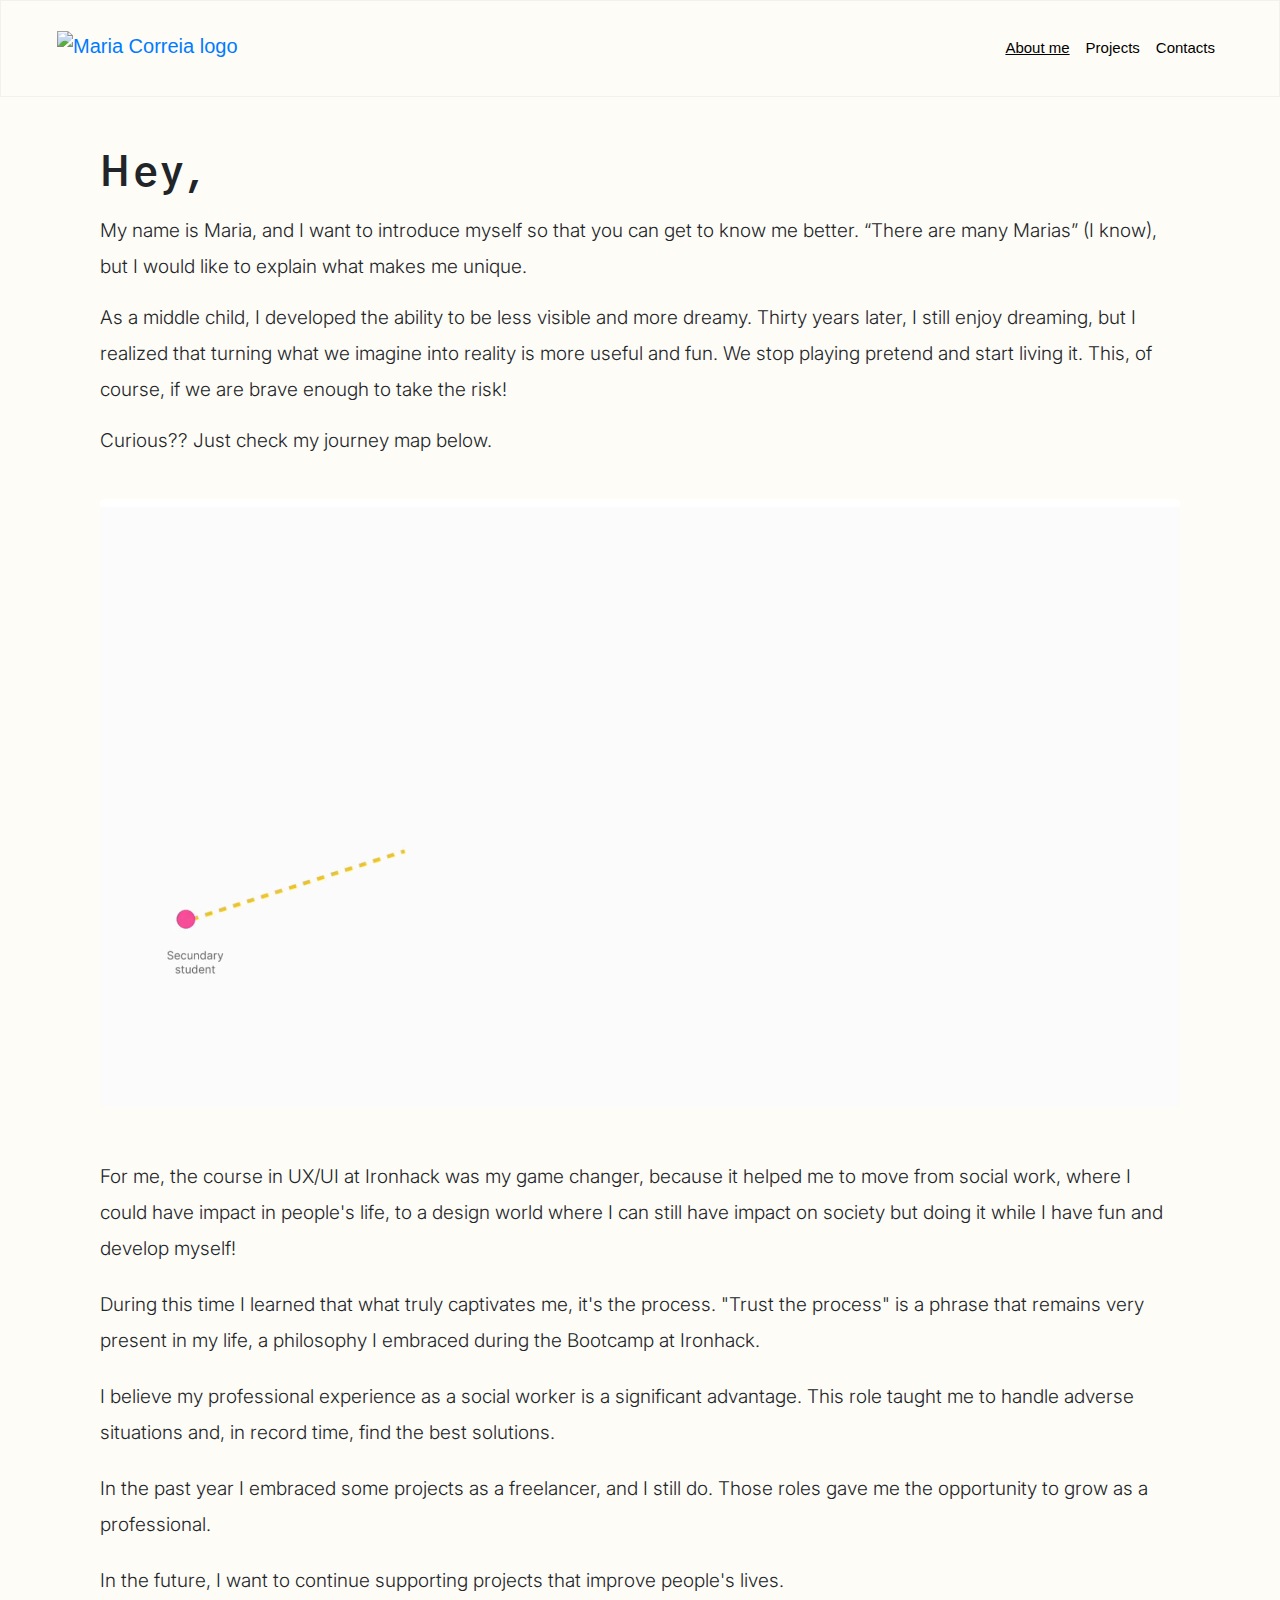
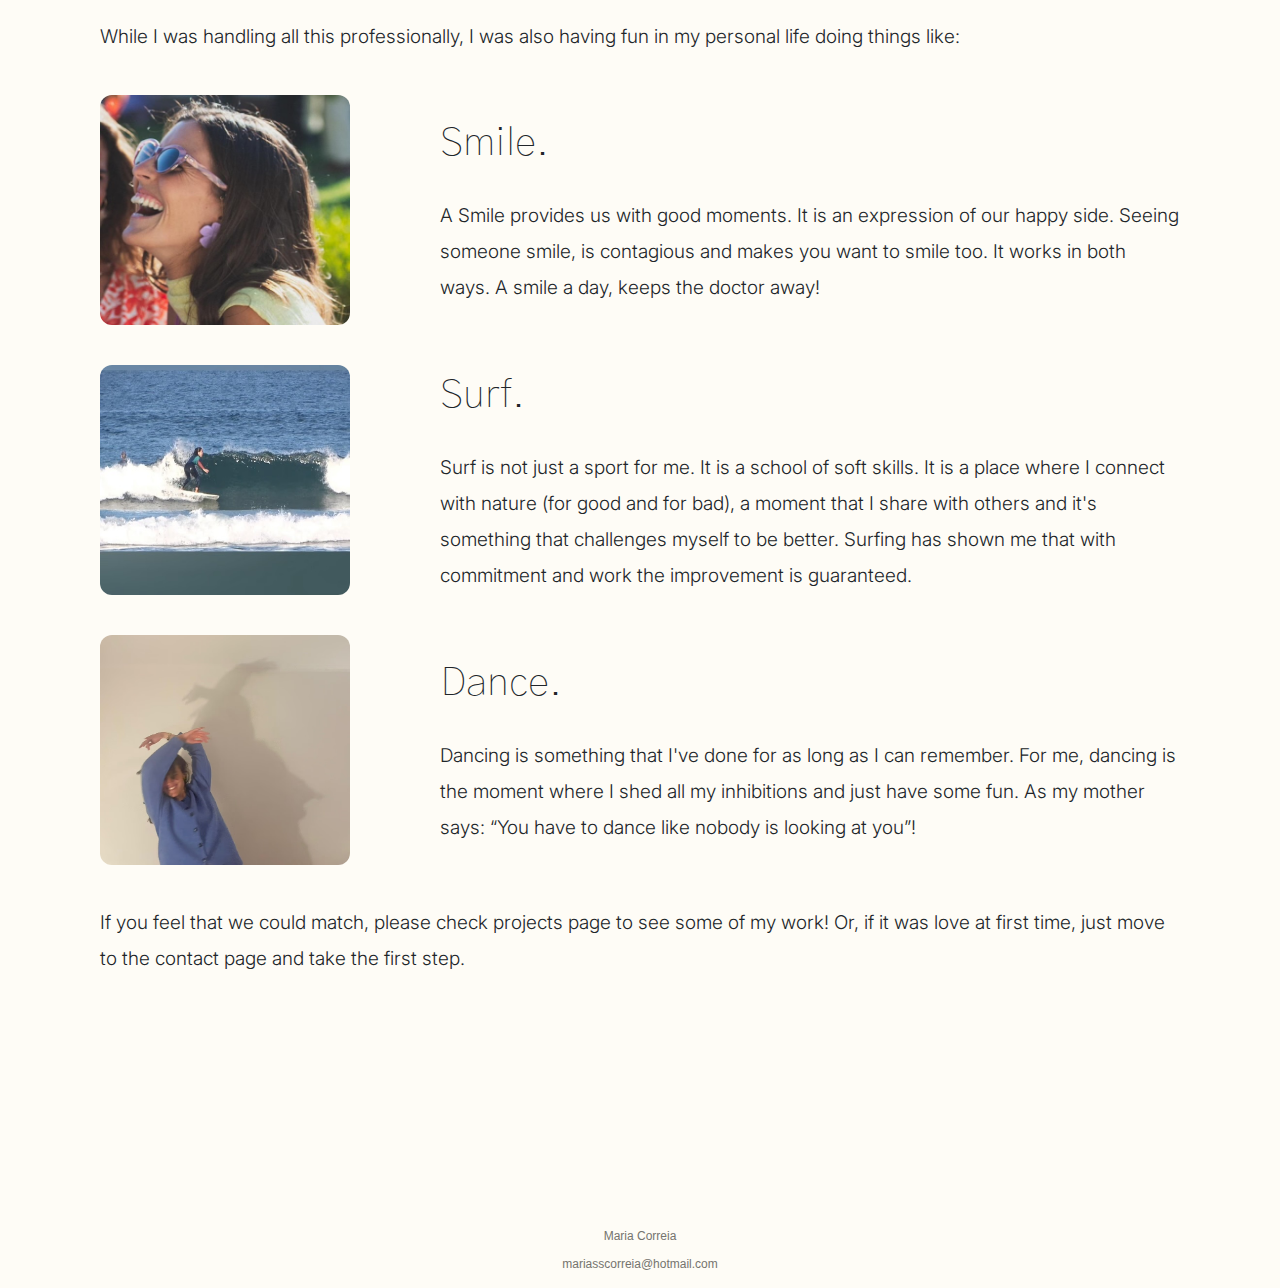
==== about-me.html @ f87116fe "Corrected minor grammar mistakes in about me page" ====
<!DOCTYPE html>
<html lang="en">
  <head>
    <meta charset="UTF-8" />
    <meta name="viewport" content="width=device-width, initial-scale=1.0" />
    <link rel="stylesheet" href="./style.css" />
    <title>About me</title>
    <script
      async
      src="https://www.googletagmanager.com/gtag/js?id=G-XK204KVNG8"
    ></script>
    <script>
      window.dataLayer = window.dataLayer || [];
      function gtag() {
        dataLayer.push(arguments);
      }
      gtag("js", new Date());

      gtag("config", "G-XK204KVNG8");
    </script>
    <link
      rel="icon"
      href="https://framerusercontent.com/images/QkV6yF8zyo57kjS7gwFcP9EjLc.png?scale-down-to=512"
      type="image/x-icon"
    />
    <link
      rel="stylesheet"
      href="https://cdn.jsdelivr.net/npm/bootstrap@4.3.1/dist/css/bootstrap.min.css"
      integrity="sha384-ggOyR0iXCbMQv3Xipma34MD+dH/1fQ784/j6cY/iJTQUOhcWr7x9JvoRxT2MZw1T"
      crossorigin="anonymous"
    />
    <script src="https://code.jquery.com/jquery-3.6.0.min.js"></script>
    <script src="https://stackpath.bootstrapcdn.com/bootstrap/4.5.2/js/bootstrap.min.js"></script>
    <link rel="preconnect" href="https://fonts.googleapis.com" />
    <link rel="preconnect" href="https://fonts.gstatic.com" crossorigin />
    <link
      href="https://fonts.googleapis.com/css2?family=Gothic+A1:wght@100;200;300;400;500;600;700;800;900&display=swap"
      rel="stylesheet"
    />
    <link rel="preconnect" href="https://fonts.googleapis.com" />
    <link rel="preconnect" href="https://fonts.gstatic.com" crossorigin />
    <link
      href="https://fonts.googleapis.com/css2?family=Gothic+A1:wght@100;200;300;400;500;600;700;800;900&family=Inter:ital,opsz,wght@0,14..32,100..900;1,14..32,100..900&display=swap"
      rel="stylesheet"
    />
  </head>
  <body>
    <div class="header fixed-top">
      <nav class="navbar navbar-expand-md">
        <a class="navbar-brand" href="index.html">
          <img
            src="https://framerusercontent.com/images/QkV6yF8zyo57kjS7gwFcP9EjLc.png?scale-down-to=512"
            alt="Maria Correia logo"
            class="navbar-logo"
        /></a>
        <button
          class="navbar-toggler"
          type="button"
          data-toggle="collapse"
          data-target="#navbarNav"
          aria-controls="navbarNav"
          aria-expanded="false"
          aria-label="Toggle navigation"
        >
          <span class="navbar-toggler-icon"></span>
        </button>
        <div class="collapse navbar-collapse" id="navbarNav">
          <ul class="navbar-nav ml-auto">
            <li class="nav-item active">
              <a class="nav-link header-topic d-md-none" href="index.html"
                >Homepage</a
              >
            </li>

            <li class="nav-item active">
              <a
                class="nav-link header-topic underline yellow"
                href="about-me.html"
                >About me <span class="sr-only">(current)</span></a
              >
            </li>
            <li class="nav-item">
              <a class="nav-link header-topic" href="projects.html">Projects</a>
            </li>
            <li class="nav-item">
              <a class="nav-link header-topic" href="contacts.html">Contacts</a>
            </li>
          </ul>
        </div>
      </nav>
    </div>
    <div id="aboutContent">
      <h1 class="about-head">Hey,</h1>
      <div class="about-1st-paragraph">
        My name is Maria, and I want to introduce myself so that you can get to
        know me better. “There are many Marias” (I know), but I would like to
        explain what makes me unique.
      </div>
      <div class="about-1st-paragraph">
        As a middle child, I developed the ability to be less visible and more
        dreamy. Thirty years later, I still enjoy dreaming, but I realized that
        turning what we imagine into reality is more useful and fun. We stop
        playing pretend and start living it. This, of course, if we are brave
        enough to take the risk!
      </div>
      <div class="about-1st-paragraph">
        Curious?? Just check my journey map below.
      </div>
      <video autoplay muted class="path">
        <source src="content/path.mp4" type="video/mp4" />
        Your browser does not support the video tag.
      </video>
      <div class="about-2nd-paragraph">
        For me, the course in UX/UI at Ironhack was my game changer, because it
        helped me to move from social work, where I could have impact in
        people's life, to a design world where I can still have impact on
        society but doing it while I have fun and develop myself!
      </div>
      <div class="about-2nd-paragraph">
        During this time I learned that what truly captivates me, it's the
        process. "Trust the process" is a phrase that remains very present in my
        life, a philosophy I embraced during the Bootcamp at Ironhack.
      </div>
      <div class="about-2nd-paragraph">
        I believe my professional experience as a social worker is a significant
        advantage. This role taught me to handle adverse situations and, in
        record time, find the best solutions.
      </div>
      <div class="about-2nd-paragraph">
        In the past year I embraced some projects as a freelancer, and I still
        do. Those roles gave me the opportunity to grow as a professional.
      </div>
      <div class="about-2nd-paragraph">
        In the future, I want to continue supporting projects that improve
        people's lives.
      </div>
      <div class="about-2nd-paragraph">
        While I was handling all this professionally, I was also having fun in
        my personal life doing things like:
      </div>
      <div class="personal-side-container">
        <div class="row">
          <img src="content/smile.jpg" alt="Maria smiling" />
          <div>
            <div class="ps-title">Smile.</div>
            <div class="ps-text">
              A Smile provides us with good moments. It is an expression of our
              happy side. Seeing someone smile, is contagious and makes you want
              to smile too. It works in both ways. A smile a day, keeps the
              doctor away!
            </div>
          </div>
        </div>
        <div class="row">
          <img src="content/surf.jpg" alt="Maria surfing" />
          <div>
            <div class="ps-title">Surf.</div>
            <div class="ps-text">
              Surf is not just a sport for me. It is a school of soft skills. It
              is a place where I connect with nature (for good and for bad), a
              moment that I share with others and it's something that challenges
              myself to be better. Surfing has shown me that with commitment and
              work the improvement is guaranteed.
            </div>
          </div>
        </div>
        <div class="row">
          <img src="content/dance.jpg" alt="Maria dancing" />
          <div>
            <div class="ps-title">Dance.</div>
            <div class="ps-text">
              Dancing is something that I've done for as long as I can remember.
              For me, dancing is the moment where I shed all my inhibitions and
              just have some fun. As my mother says: “You have to dance like
              nobody is looking at you”!
            </div>
          </div>
        </div>
      </div>
      <div class="about-3rd-paragraph">
        If you feel that we could match, please check projects page to see some
        of my work! Or, if it was love at first time, just move to the contact
        page and take the first step.
      </div>
    </div>
    <footer class="footer">
      <div class="footer-name">Maria Correia</div>
      <div>mariasscorreia@hotmail.com</div>
    </footer>
  </body>
</html>
---- style.css ----
body {
  background-color: #fefcf6 !important;
}

.header {
  background-color: #fefcf6;
  padding: 17px 40px;
  border: 1px solid #f2f1eb;
  font-size: 15px;
}

.navbar-logo {
  display: block;
  height: 35px;
}

.header-topic {
  color: black;
}

.header-topic:hover {
  color: #f9c50a;
  text-decoration: underline !important;
}

#homepageContent {
  margin: 220px 100px 180px 100px;
}

#homepageName {
  text-align: right;
  font-size: 70px;
  font-weight: 700;
  color: rgb(23, 21, 21);
  font-family: "Gothic A1", sans-serif;
  letter-spacing: 0.1em;
}

#homepageShall {
  text-align: right;
  font-size: 40px;
  font-weight: 100 !important;
  font-family: "Gothic A1", sans-serif;
  margin-top: 105px;
}

.homepage-Shall {
  color: black;
  text-decoration: none;
}

.homepage-Shall:hover {
  color: #f9c50a;
  text-decoration: underline !important;
}

.footer {
  text-align: center;
  font-size: 12px;
  color: #75746e;
  margin-bottom: 15px;
}

.footer-name {
  margin-bottom: 10px;
}

.underline {
  text-decoration: underline;
}

#aboutContent {
  margin: 50px 100px;
  padding-top: 100px;
}

.about-head {
  font-weight: 700;
  letter-spacing: 0.1em;
  font-family: "Gothic A1", sans-serif;
}

.about-1st-paragraph {
  font-size: 19px;
  font-weight: 300;
  font-family: "Inter", sans-serif;
  margin: 15px 0;
  line-height: 36px;
}

.path {
  margin: 25px 0;
  width: 100%;
  border-radius: 4px;
  height: auto;
}

.about-2nd-paragraph {
  font-size: 19px;
  font-weight: 300;
  font-family: "Inter", sans-serif;
  margin: 20px 0;
  line-height: 36px;
}

.personal-side-container {
  margin: 40px 15px;
  display: flex;
  flex-direction: column;
  gap: 40px;
}
.row {
  display: flex;
  align-items: center;
  gap: 90px;
}
.row img {
  width: 250px;
  height: 230px;
  border-radius: 12px;
}

.row div {
  flex: 1;
}

.ps-title {
  font-family: "Gothic A1", sans-serif;
  font-weight: 100;
  font-size: 40px;
  margin-bottom: 25px;
}

.ps-text {
  font-size: 19px;
  font-weight: 300;
  font-family: "Inter", sans-serif;
  line-height: 36px;
}

.about-3rd-paragraph {
  font-size: 19px;
  font-weight: 300;
  font-family: "Inter", sans-serif;
  margin: 20px 0 250px 0;
  line-height: 36px;
}

#projectsContent {
  margin: 90px 220px;
  padding-top: 100px;
}

.project-head {
  font-weight: 700;
  letter-spacing: 0.1em;
  font-family: "Gothic A1", sans-serif;
  padding-bottom: 30px;
}

.projects {
  display: flex;
  align-items: center;
  gap: 130px;
  margin: 50px 0 95px 0;
}

.extra {
  gap: 50px;
}

.sbs {
  width: 180px;
  height: 250px;
}

.hisf {
  width: 260px;
  height: 160px;
}

.projects-title {
  font-family: "Gothic A1", sans-serif;
  font-weight: 100;
  font-size: 40px;
  margin-bottom: 25px;
}

.projects-text {
  font-size: 19px;
  font-weight: 300;
  font-family: "Inter", sans-serif;
  line-height: 36px;
  margin: 60px 0;
}

.projects-button {
  background-color: #f9c50a;
  border: 1px solid #f9c50a;
  border-radius: 10px;
  padding: 7px 70px;
  font-family: "Inter", sans-serif;
  font-size: 16px;
  font-weight: 300;
}

.projects-button:hover {
  cursor: pointer;
}

.work-container {
  display: flex;
  justify-content: center;
  margin: 55px 0 85px 0;
}

.work-done {
  display: flex;
  flex-direction: column;
  align-items: center;
  gap: 10px;
}

.wedding-picture {
  width: 400px !important;
  height: 400px !important;
  object-fit: cover;
}

.work-button {
  background-color: #f9c50a;
  border: 1px solid #f9c50a;
  border-radius: 10px;
  padding: 7px 35px;
  font-family: "Inter", sans-serif;
  font-size: 16px;
  font-weight: 300;
}

.work-button:hover {
  cursor: pointer;
}

.zaask-logo {
  display: flex;
  justify-content: center;
  margin: 30px 0 380px 0;
}

#sbsContent {
  margin: 40px 100px 0 100px;
  padding-top: 100px;
}

.project-logo {
  display: flex;
  flex-direction: column;
  align-items: center;
  justify-content: center;
  margin: 60px 0 40px 0;
}

.sbs-logo {
  width: auto;
  height: 185px;
}

.subtitle {
  color: rgb(249, 197, 13);
  font-family: "Gothic A1", sans-serif;
  font-size: 40px;
  font-weight: 100;
  line-height: 48px;
}

.description {
  font-size: 19px;
  font-weight: 300;
  font-family: "Inter", sans-serif;
  margin: 12px 0 45px 0;
  line-height: 36px;
}

.subsubtitle {
  font-family: "Gothic A1", sans-serif;
  font-size: 30px;
  font-weight: 100;
  line-height: 36px;
  margin: 50px 0;
}

.graphics {
  display: flex;
  flex-direction: column;
  align-items: center;
  justify-content: center;
  margin: 50px 0;
}

.graphics img {
  width: 925px;
}

.color-scheme {
  display: flex;
  flex-direction: column;
  align-items: center;
  justify-content: center;
  margin: 50px 0;
}

.color-scheme img {
  width: 340px;
}

.prototypes {
  font-size: 19px;
  font-weight: 300;
  font-family: "Inter", sans-serif;
  margin: 12px 0 20px 15px;

  line-height: 36px;
}

.video-container {
  position: relative;
  width: 100%;
  padding-bottom: 56.25%;
  height: 0;
  overflow: hidden;
  border-radius: 5px;
}

.video-container iframe {
  position: absolute;
  top: 0;
  left: 0;
  width: 100%;
  height: 100%;
}

.article {
  margin: 50px 0 55px 0;
  text-align: right;
  color: rgb(249, 197, 13);
  font-family: "Gothic A1", sans-serif;
  font-size: 30px;
  font-weight: 100;
  line-height: 36px;
}

.article-link {
  color: black;
}

.article-link:hover {
  color: rgb(249, 197, 13);
}

.case-study-container {
  display: flex;
  justify-content: center;
  margin: 50px 0 475px 0;
}

.cs-logo1 {
  display: flex;
  justify-content: flex-end;
  padding: 0 65px 0 0;
}

.cs-logo2 {
  display: flex;
  justify-content: flex-start;
  padding: 0 0 0 45px;
}

.cs-hisf {
  width: 310px;
  height: 190px;
}

.cs-cm {
  width: 135px;
  height: 190px;
}

.cs-sbs {
  width: 135px;
  height: 190px;
}

.hisf-logo {
  width: auto;
  height: 377px;
}

.proportion {
  position: relative;
  width: 100%;
  padding-bottom: 35%;
  height: 0;
  overflow: hidden;
  border-radius: 5px;
}

.proportion iframe {
  position: absolute;
  top: 0;
  left: 0;
  width: 100%;
  height: 100%;
}

#contactsContent {
  margin: 40px 100px 0 100px;
  padding-top: 110px;
}

.contact-head {
  font-size: 60px;
  font-weight: 700;
  letter-spacing: 0.1em;
  font-family: "Gothic A1", sans-serif;
}

.phone {
  display: flex;
  align-items: center;
  gap: 50px;
  margin: 55px 0 20px 0;
}

.material-symbols-outlined {
  font-variation-settings: "FILL" 0, "wght" 400, "GRAD" 0, "opsz" 48;
  color: rgb(249, 197, 13);
  font-size: 57px !important;
}

.contact-text {
  font-size: 20px;
  font-weight: 300;
  font-family: "Inter", sans-serif;
  line-height: 40px;
}

.talk {
  margin: 65px 0 55px 0;
  text-align: right;
  color: rgb(249, 197, 13);
  font-family: "Gothic A1", sans-serif;
  font-size: 40px;
  font-weight: 100;
  line-height: 48px;
}

.stepup {
  margin: 58px 0 55px 0;
  text-align: right;
  color: #2b2a2a;
  font-family: "Gothic A1", sans-serif;
  font-size: 40px;
  font-weight: 100;
  line-height: 48px;
}

.call {
  display: flex;
  justify-content: right;
  margin-bottom: 165px;
}

.call img {
  height: 180px;
  border-radius: 10px;
}

@media (min-width: 1160px) and (max-width: 1359px) {
  #projectsContent {
    margin: 90px 120px;
  }
}

@media (min-width: 768px) and (max-width: 1159px) {
  #projectsContent {
    margin: 90px 70px;
  }

  .row {
    display: flex;
    flex-direction: column;
    align-items: center;
  }

  .work-done {
    margin: 10px 0;
    gap: 20px;
  }

  .work-button {
    padding: 7px 25px;
  }

  #sbsContent {
    margin: 70px 70px 0 70px;
  }

  .graphics img {
    width: 100% !important;
  }
}

@media (min-width: 600px) and (max-width: 767.98px) {
  .navbar-brand {
    display: none !important;
  }

  .navbar-toggler {
    border: none;
  }
  .navbar-toggler:focus {
    outline: none;
  }
  .navbar-toggler-icon {
    background: none;
  }
  .navbar-toggler-icon::before,
  .navbar-toggler-icon::after,
  .navbar-toggler-icon span {
    content: "";
    display: block;
    width: 30px;
    height: 3px;
    margin: 5px auto;
    background-color: rgb(249, 197, 13);
  }

  .navbar-toggler-icon span {
    background-color: rgb(249, 197, 13);
  }

  .yellow {
    color: rgb(249, 197, 13);
  }

  #homepageContent {
    margin: 220px 50px 180px 50px;
  }

  #homepageName {
    font-size: 50px;
  }

  #aboutContent {
    margin: 50px 40px;
    padding-top: 100px;
  }

  .row {
    gap: 40px;
  }

  #projectsContent {
    margin: 60px 50px;
  }

  .projects {
    display: flex;
    flex-direction: column;
    align-items: flex-start;
    gap: 70px;
  }

  .projects img {
    margin-bottom: 10px;
  }

  .projects-title {
    font-size: 37px;
    margin-bottom: 15px;
  }

  .projects-text {
    margin: 30px 0 60px 0;
  }

  .projects-button {
    padding: 7px 40px;
  }

  .row {
    display: flex;
    flex-direction: column;
    align-items: center;
  }

  .work-done {
    margin: 10px 0;
    gap: 20px;
  }

  .work-button {
    padding: 7px 25px;
  }

  #sbsContent {
    margin: 40px 50px 0 50px;
  }

  .project-head {
    font-size: 35px;
  }

  .graphics img {
    width: 100% !important;
  }

  .article {
    font-size: 25px;
  }

  .subtitle {
    font-size: 35px;
  }

  .subsubtitle {
    font-size: 25px;
  }

  .case-study-container {
    display: flex;
    flex-direction: column;
    align-items: center;
    justify-content: center;
    margin: 50px 0 375px 0;
  }

  .cs-logo1,
  .cs-logo2 {
    padding: 0;
    margin-bottom: 10px;
  }

  .hisf-logo {
    width: auto;
    height: 270px;
  }

  #contactsContent {
    margin: 40px 50px 0 50px;
  }
}

@media (min-width: 100px) and (max-width: 599.98px) {
  .navbar-brand {
    display: none !important;
  }

  .navbar-toggler {
    border: none;
  }
  .navbar-toggler:focus {
    outline: none;
  }
  .navbar-toggler-icon {
    background: none;
  }
  .navbar-toggler-icon::before,
  .navbar-toggler-icon::after,
  .navbar-toggler-icon span {
    content: "";
    display: block;
    width: 30px;
    height: 3px;
    margin: 5px auto;
    background-color: rgb(249, 197, 13);
  }

  .navbar-toggler-icon span {
    background-color: rgb(249, 197, 13);
  }

  .yellow {
    color: rgb(249, 197, 13);
  }

  #homepageContent {
    margin: 220px 20px 180px 50px;
  }

  #homepageName {
    font-size: 45px;
  }

  #homepageShall {
    font-size: 30px;
  }

  #aboutContent {
    margin: 50px 30px;
    padding-top: 100px;
  }

  .about-head {
    font-size: 30px;
  }

  .about-1st-paragraph,
  .about-2nd-paragraph,
  .ps-text,
  .about-3rd-paragraph {
    font-size: 15px;
    line-height: 28px;
  }

  .row {
    gap: 40px;
    flex-direction: column;
  }

  .row img {
    order: -1;
    align-self: flex-start;
    max-width: 100%;
  }

  .ps-title {
    font-size: 30px;
    margin-bottom: 15px;
  }

  .about-3rd-paragraph {
    margin: 20px 0 100px 0;
  }

  #projectsContent {
    margin: 50px 35px;
  }

  .projects {
    display: flex;
    flex-direction: column;
    align-items: flex-start;
    gap: 70px;
  }

  .projects img {
    margin-bottom: 10px;
  }

  .projects-title {
    font-size: 37px;
    margin-bottom: 15px;
  }

  .projects-text {
    margin: 30px 0 60px 0;
  }

  .projects-button {
    padding: 7px 40px;
  }

  .work-done {
    margin: 10px 0;
    gap: 20px;
  }

  .work-button {
    padding: 7px 10px;
    font-size: 12px;
  }

  .wedding-picture {
    order: initial !important;
    align-self: auto !important;
    max-width: none !important;
    width: 275px !important;
    height: 275px !important;
  }

  #sbsContent {
    margin: 30px 30px 0 30px;
  }

  .project-head {
    font-size: 35px;
  }

  .graphics img {
    width: 100% !important;
  }

  .color-scheme img {
    width: 100% !important;
  }

  .article {
    font-size: 25px;
  }

  .subtitle {
    font-size: 35px;
  }

  .subsubtitle {
    font-size: 25px;
  }

  .case-study-container {
    display: flex;
    flex-direction: column;
    align-items: center;
    justify-content: center;
    margin: 50px 0 375px 0;
  }

  .cs-logo1,
  .cs-logo2 {
    padding: 0;
    margin-bottom: 10px;
  }

  .hisf-logo {
    width: auto;
    height: 170px;
  }

  #contactsContent {
    margin: 20px 20px 0 30px;
  }

  .contact-head {
    font-size: 50px;
  }

  .material-symbols-outlined {
    font-size: 47px !important;
  }

  .phone {
    gap: 20px;
  }

  .contact-text {
    font-size: 15px;
  }

  .talk {
    font-size: 30px;
  }

  .stepup {
    font-size: 30px;
  }
}
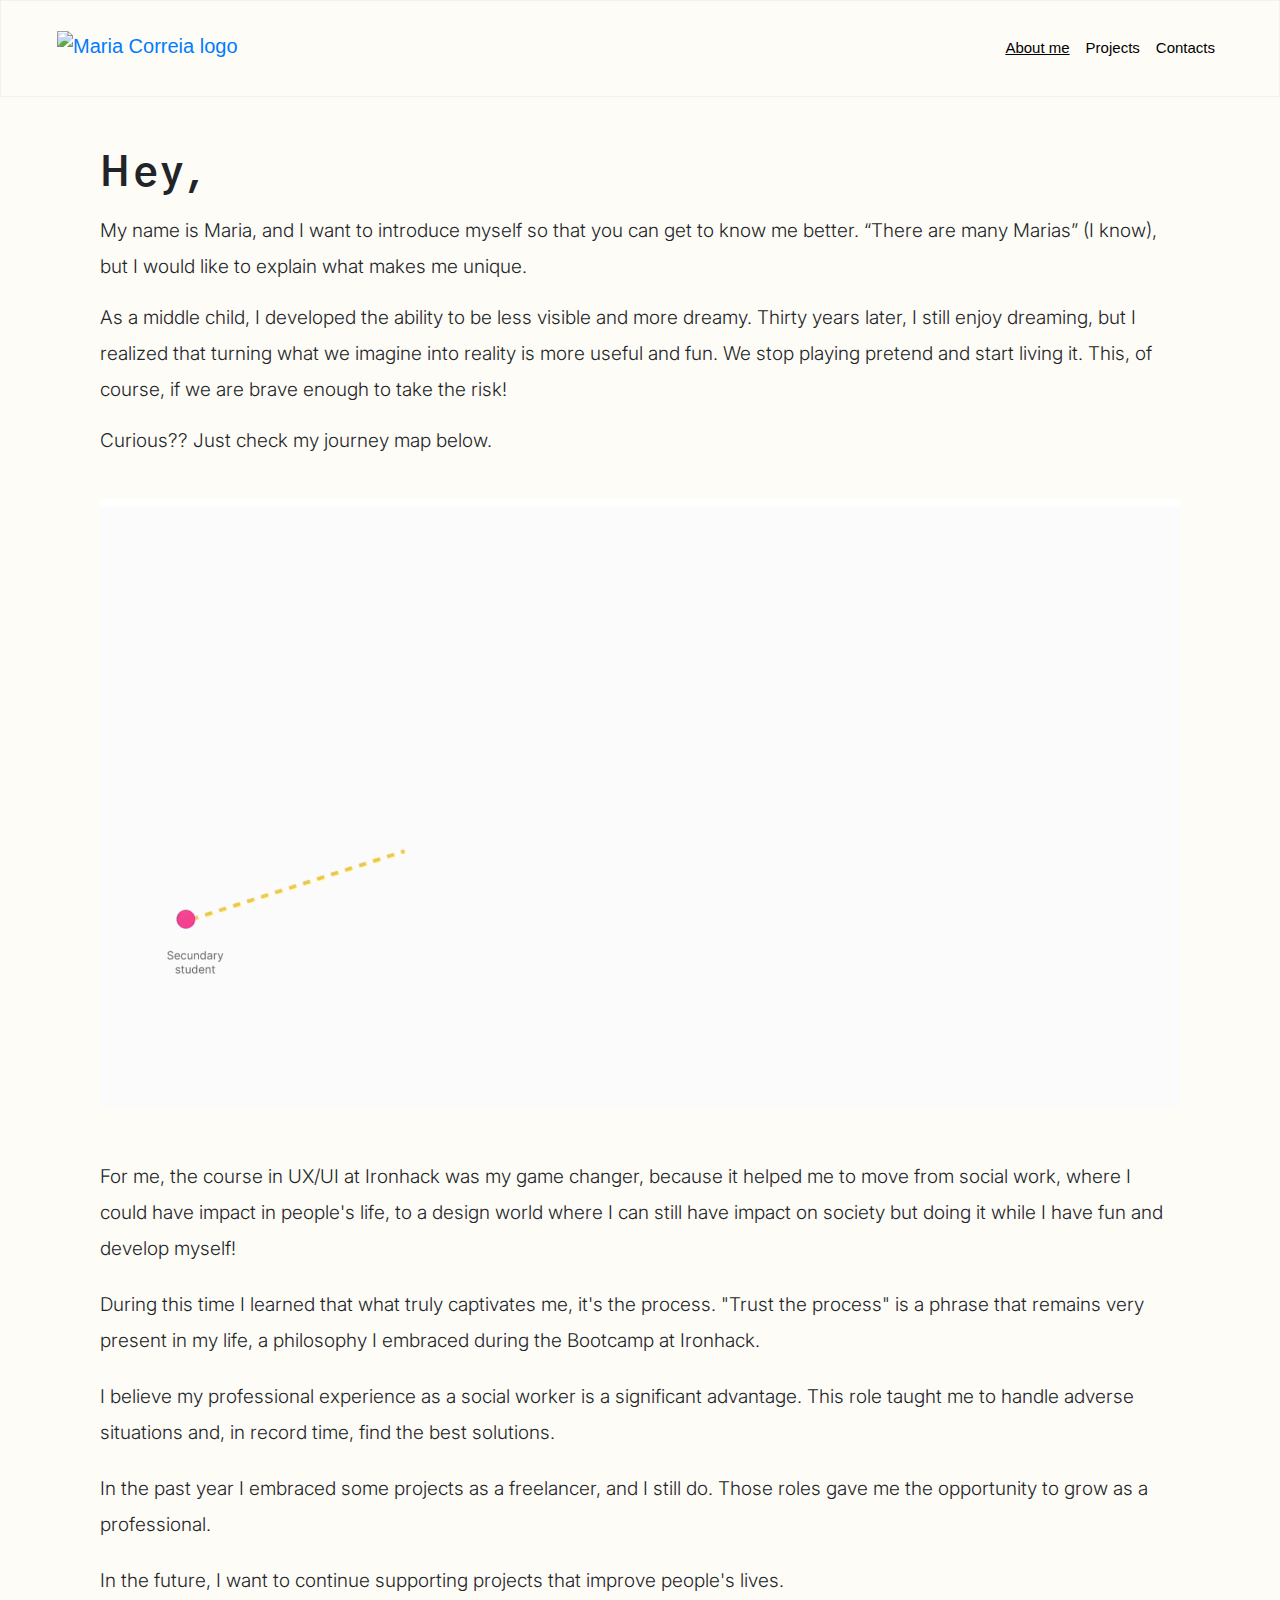
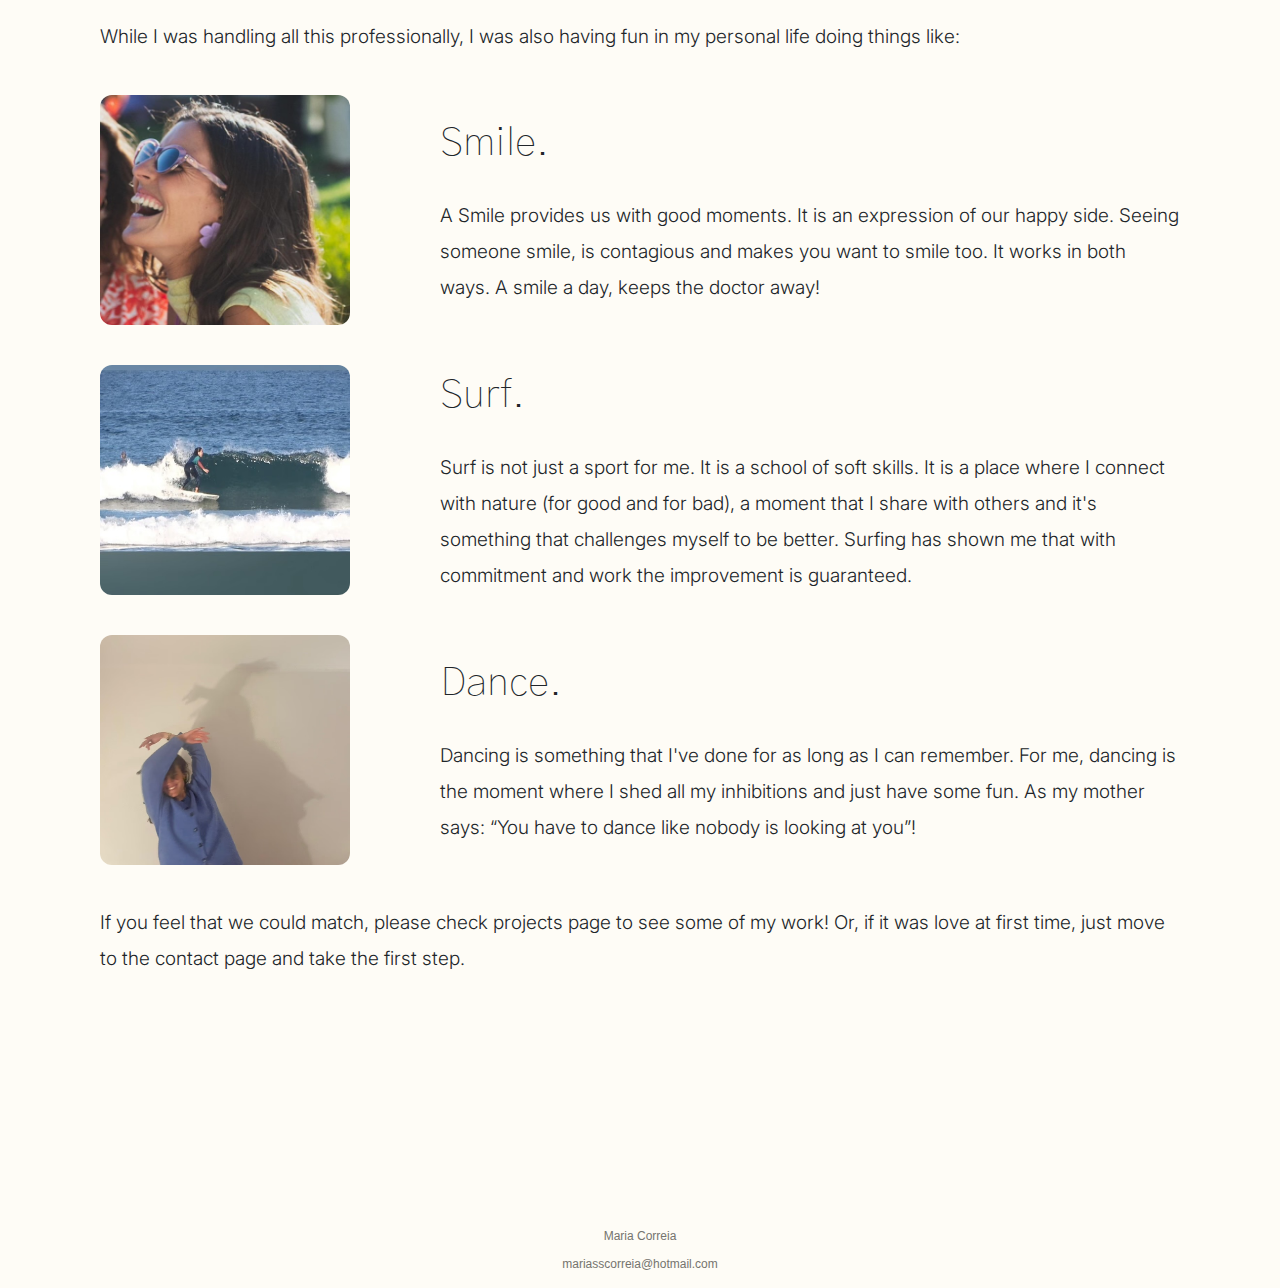
==== commit 76654e03: "updated video HTML to ensure video plays automatically" ====
--- a/about-me.html
+++ b/about-me.html
@@ -106,7 +106,7 @@
       <div class="about-1st-paragraph">
         Curious?? Just check my journey map below.
       </div>
-      <video autoplay muted class="path">
+      <video autoplay muted playsinline class="path">
         <source src="content/path.mp4" type="video/mp4" />
         Your browser does not support the video tag.
       </video>
--- a/style.css
+++ b/style.css
@@ -197,6 +197,7 @@
 .projects-button {
   background-color: #f9c50a;
   border: 1px solid #f9c50a;
+  color: #2b2a2a;
   border-radius: 10px;
   padding: 7px 70px;
   font-family: "Inter", sans-serif;
@@ -230,6 +231,7 @@
 .work-button {
   background-color: #f9c50a;
   border: 1px solid #f9c50a;
+  color: #2b2a2a;
   border-radius: 10px;
   padding: 7px 35px;
   font-family: "Inter", sans-serif;
@@ -442,6 +444,7 @@
   font-weight: 300;
   font-family: "Inter", sans-serif;
   line-height: 40px;
+  color: #2b2a2a;
 }
 
 .talk {
@@ -853,4 +856,9 @@
   .stepup {
     font-size: 30px;
   }
-}
+
+  .sbs {
+    width: 120px;
+    height: 160px;
+  }
+}
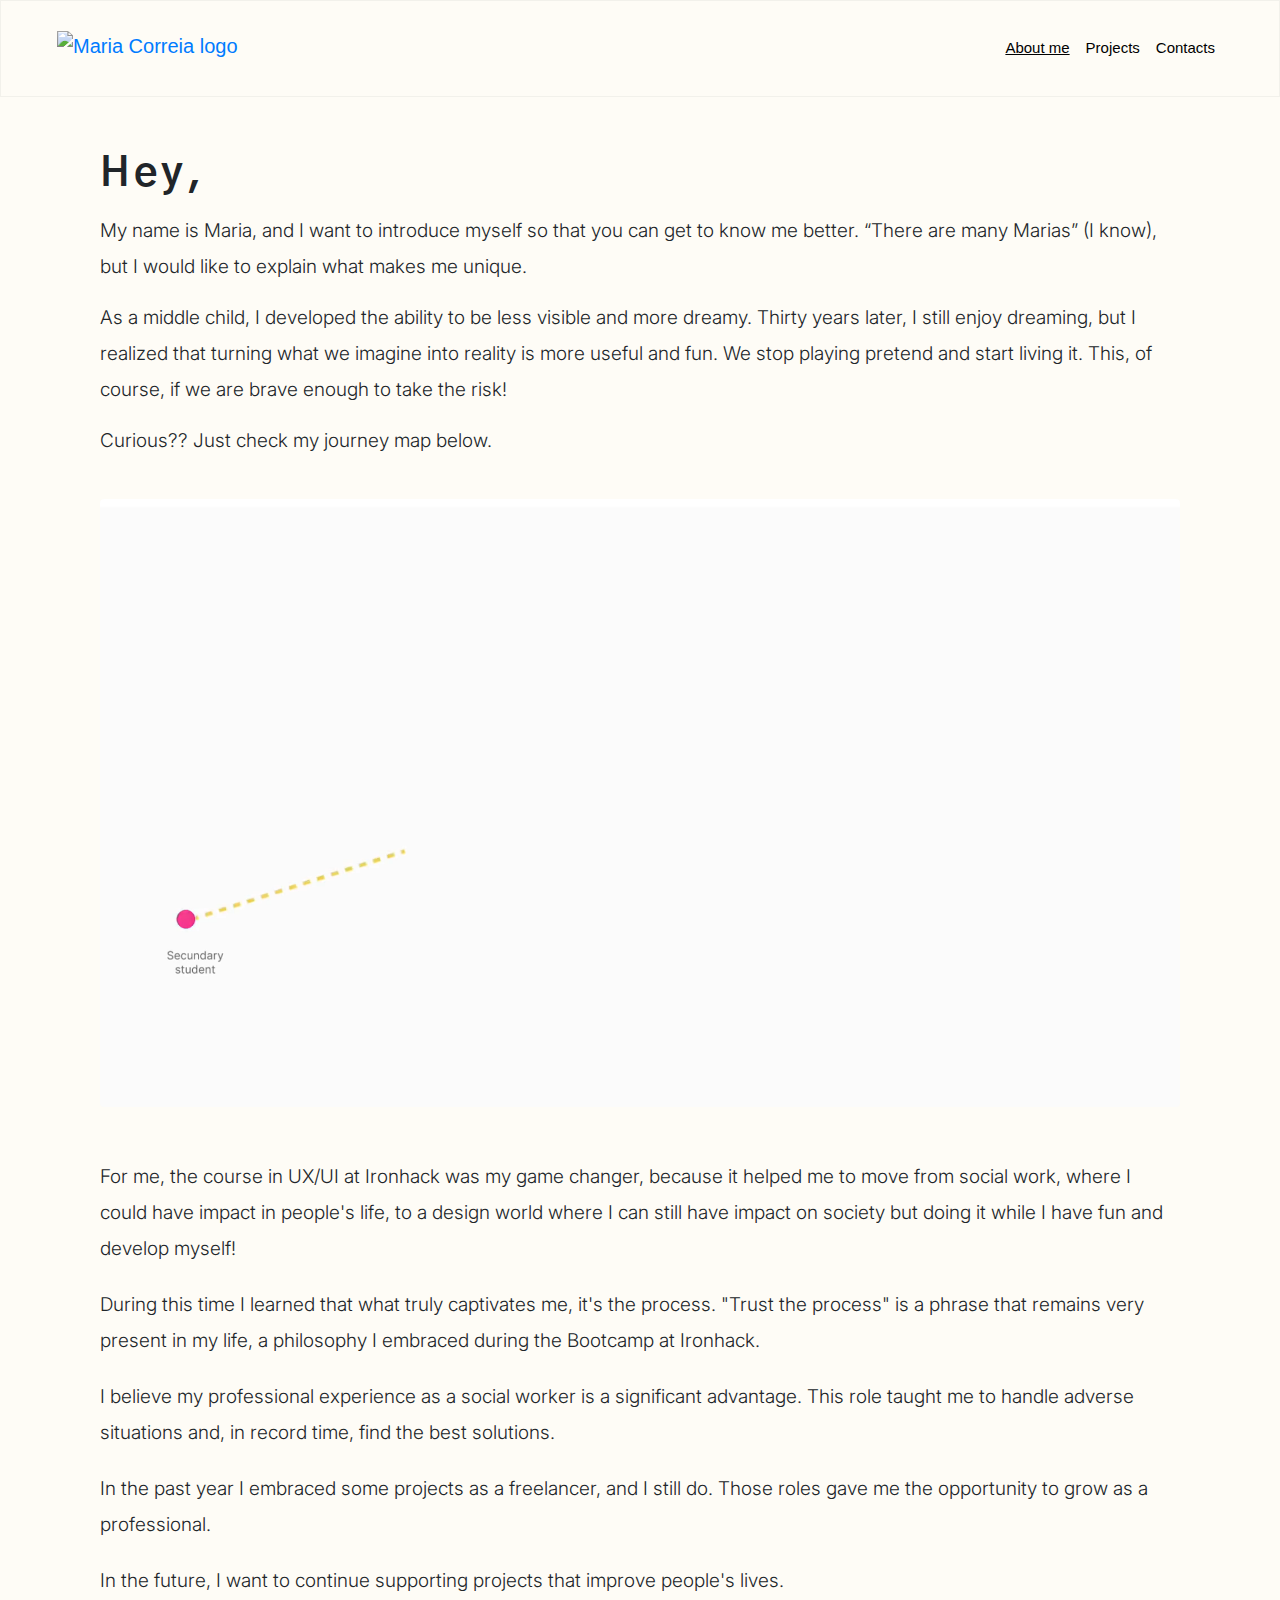
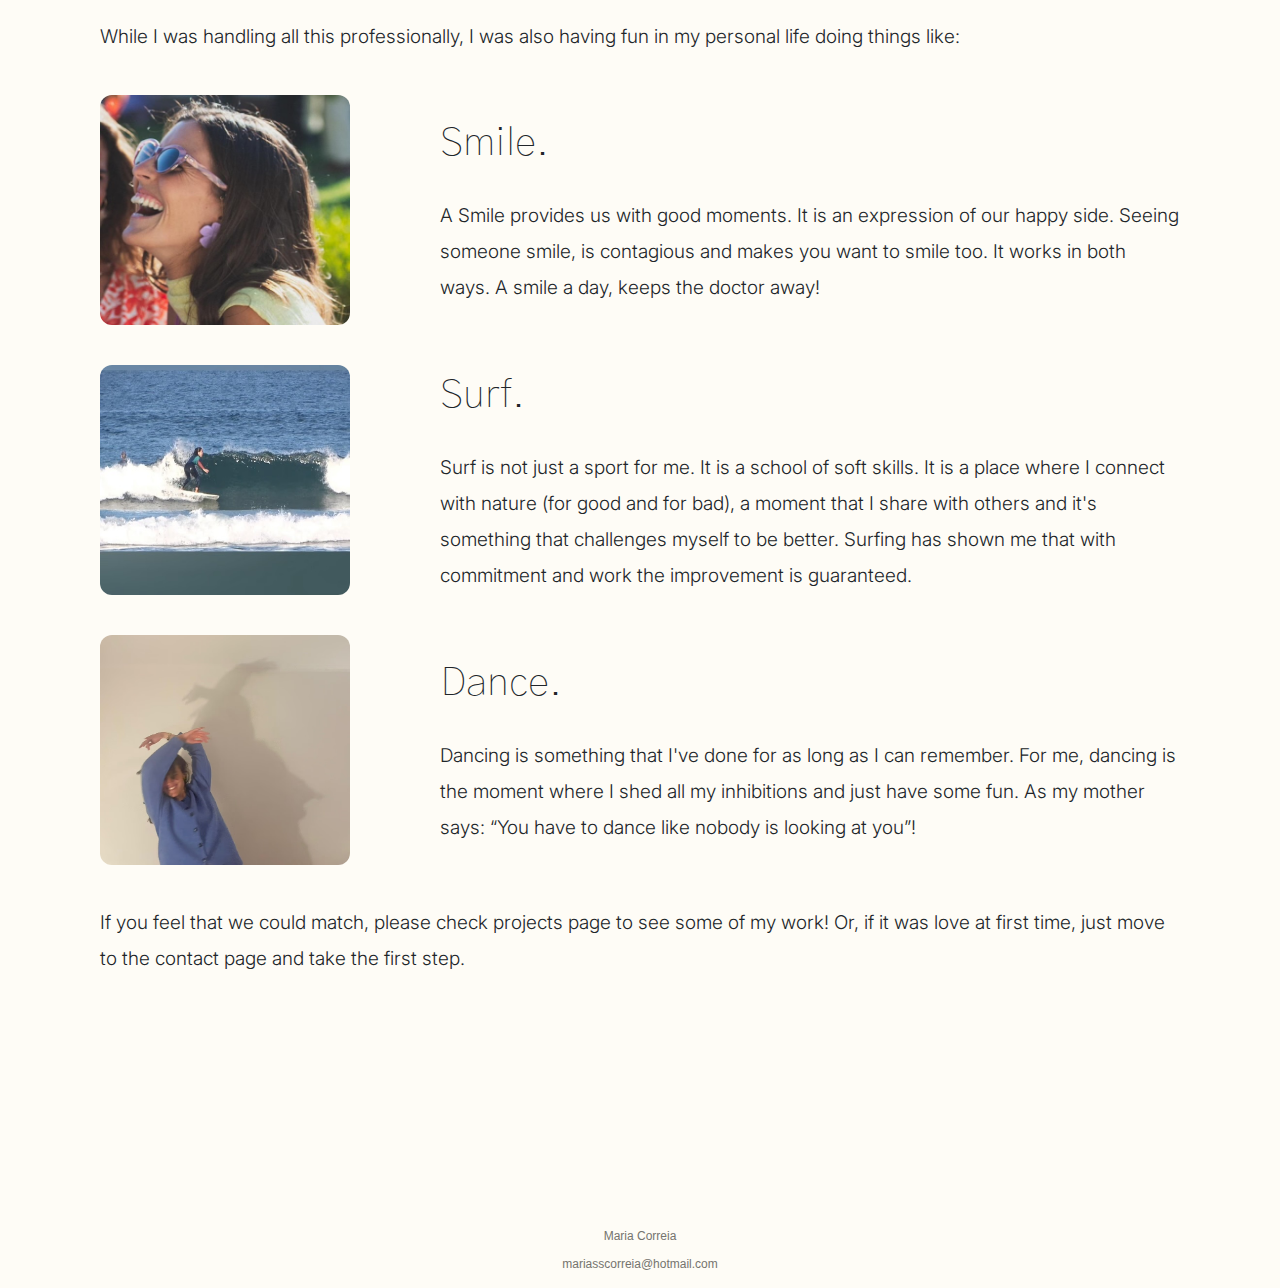
==== commit cd472990: "updated meta tag to header in every page" ====
--- a/about-me.html
+++ b/about-me.html
@@ -3,6 +3,7 @@
   <head>
     <meta charset="UTF-8" />
     <meta name="viewport" content="width=device-width, initial-scale=1.0" />
+    <meta name="format-detection" content="telephone=no" />
     <link rel="stylesheet" href="./style.css" />
     <title>About me</title>
     <script
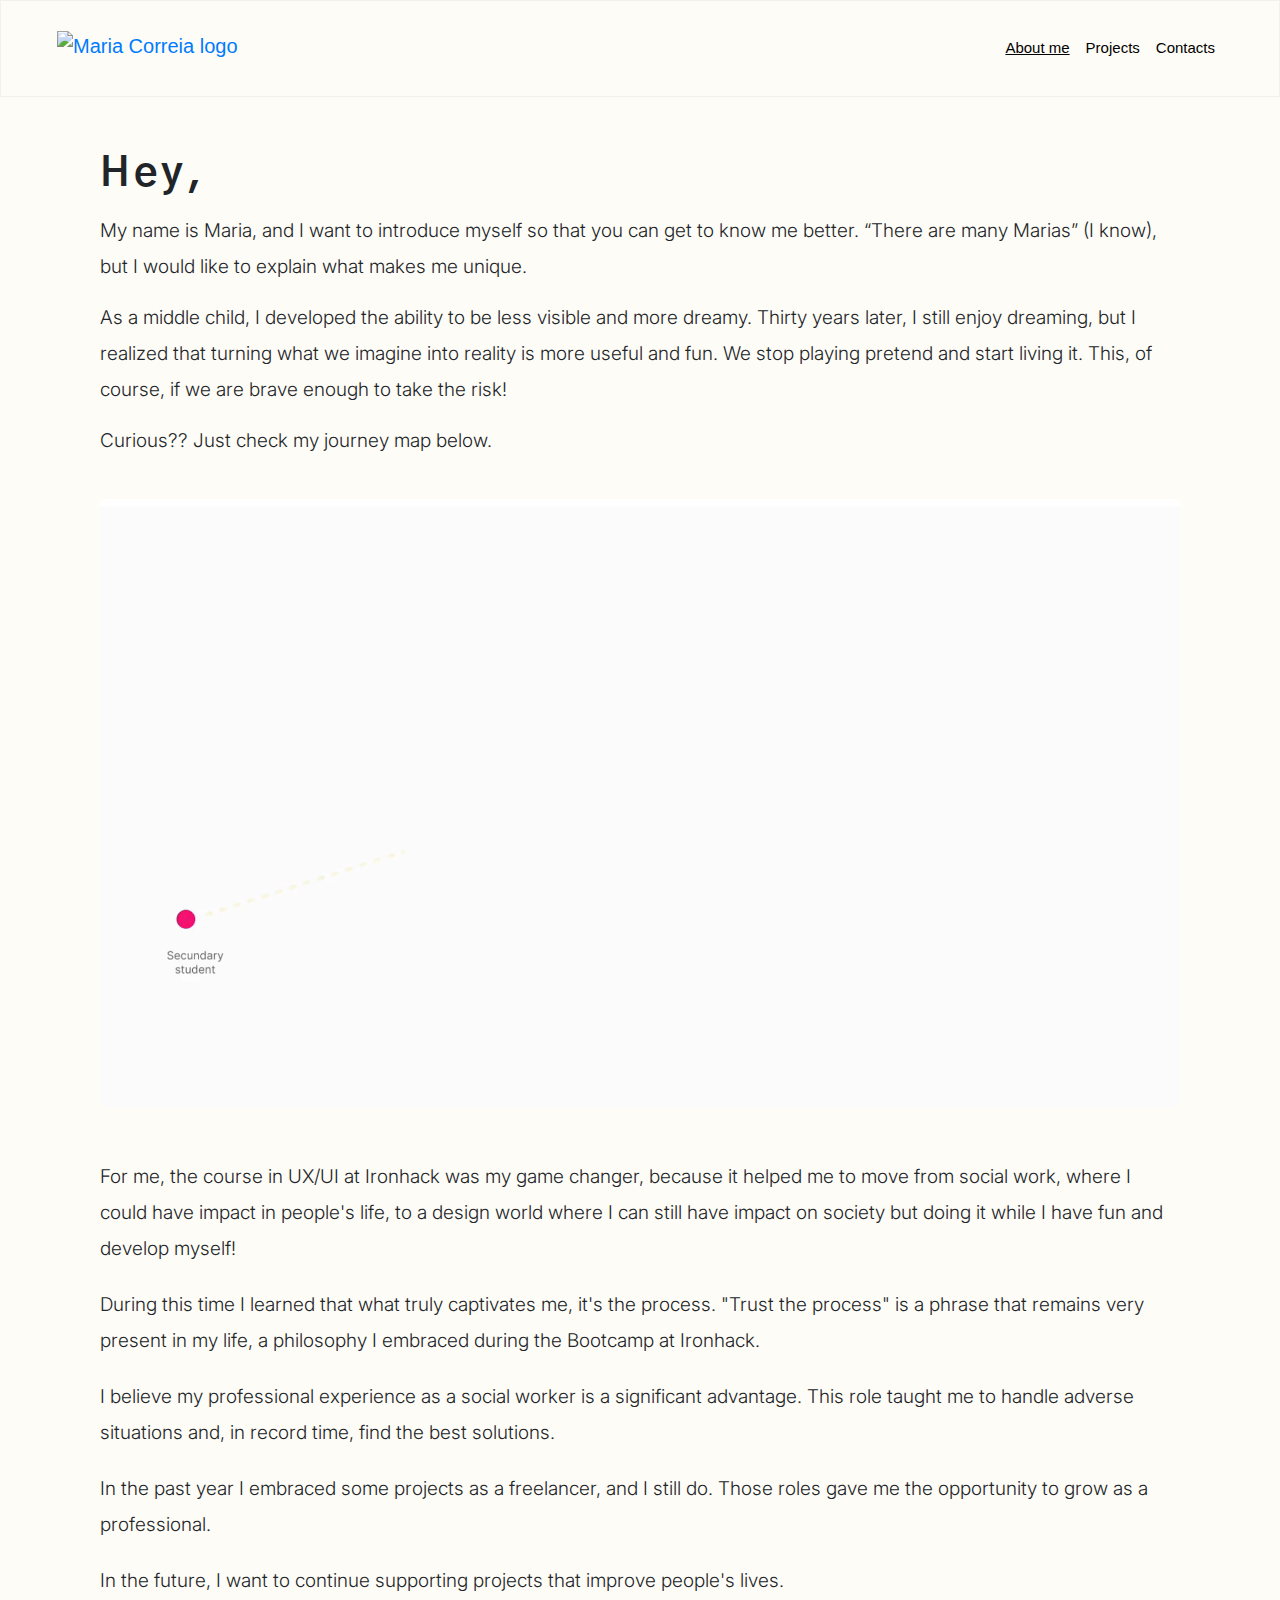
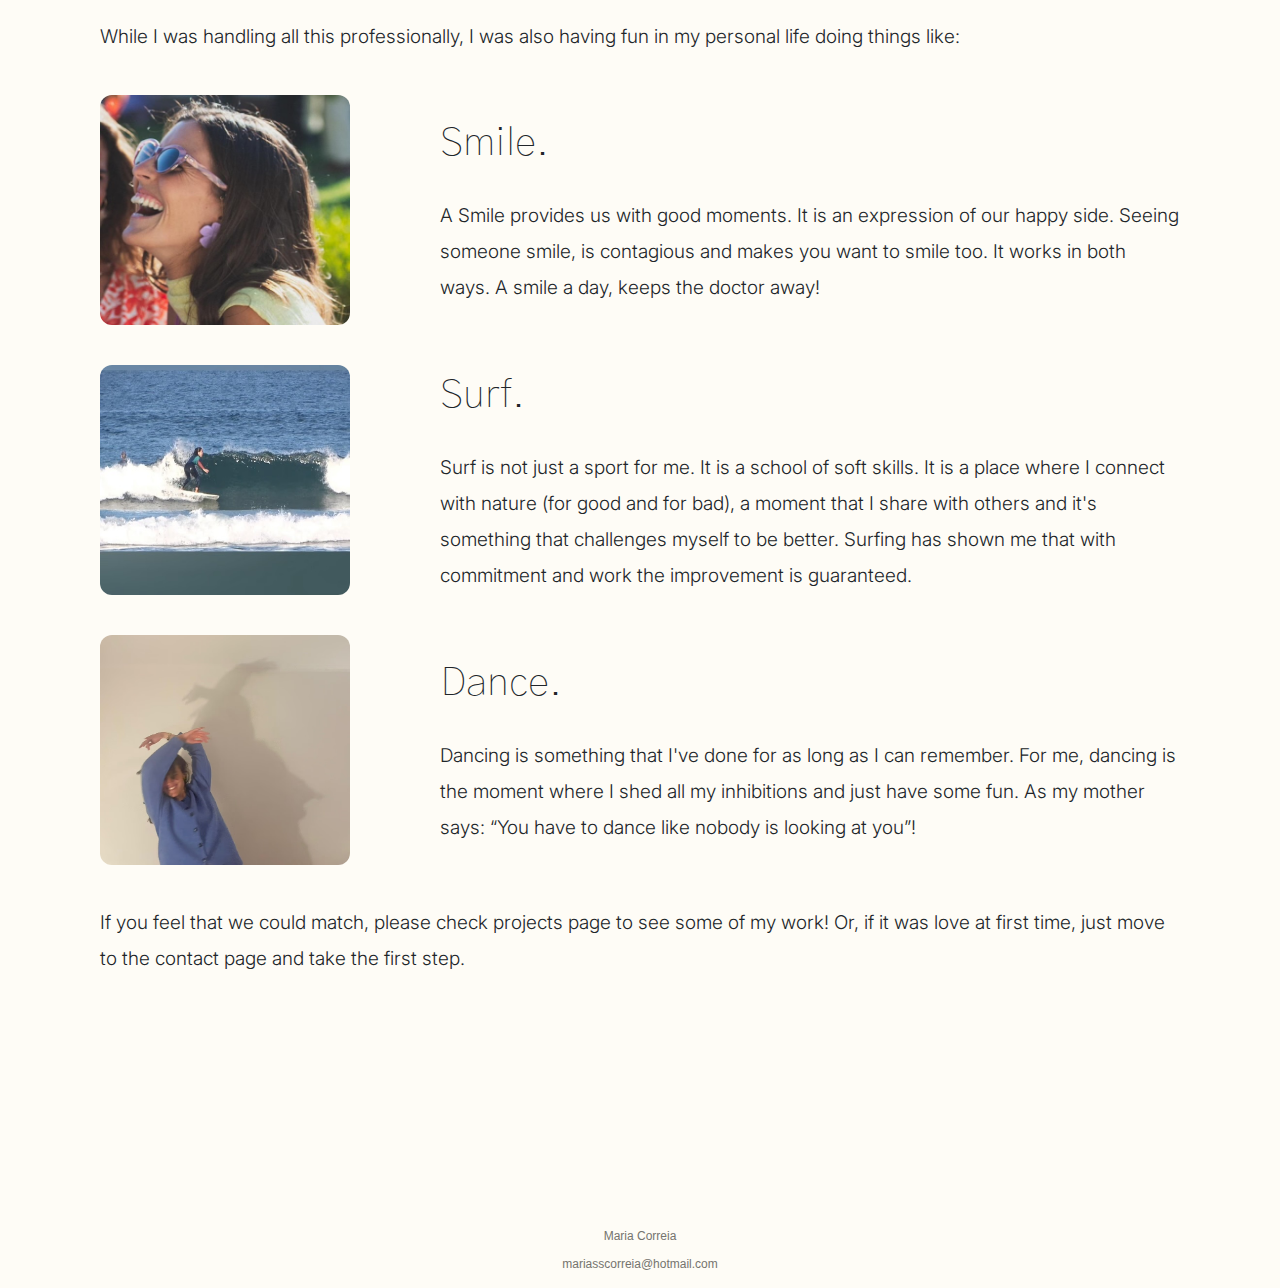
==== commit 6feb4656: "created meta tag for email" ====
--- a/about-me.html
+++ b/about-me.html
@@ -4,6 +4,7 @@
     <meta charset="UTF-8" />
     <meta name="viewport" content="width=device-width, initial-scale=1.0" />
     <meta name="format-detection" content="telephone=no" />
+    <meta name="format-detection" content="email=no" />
     <link rel="stylesheet" href="./style.css" />
     <title>About me</title>
     <script
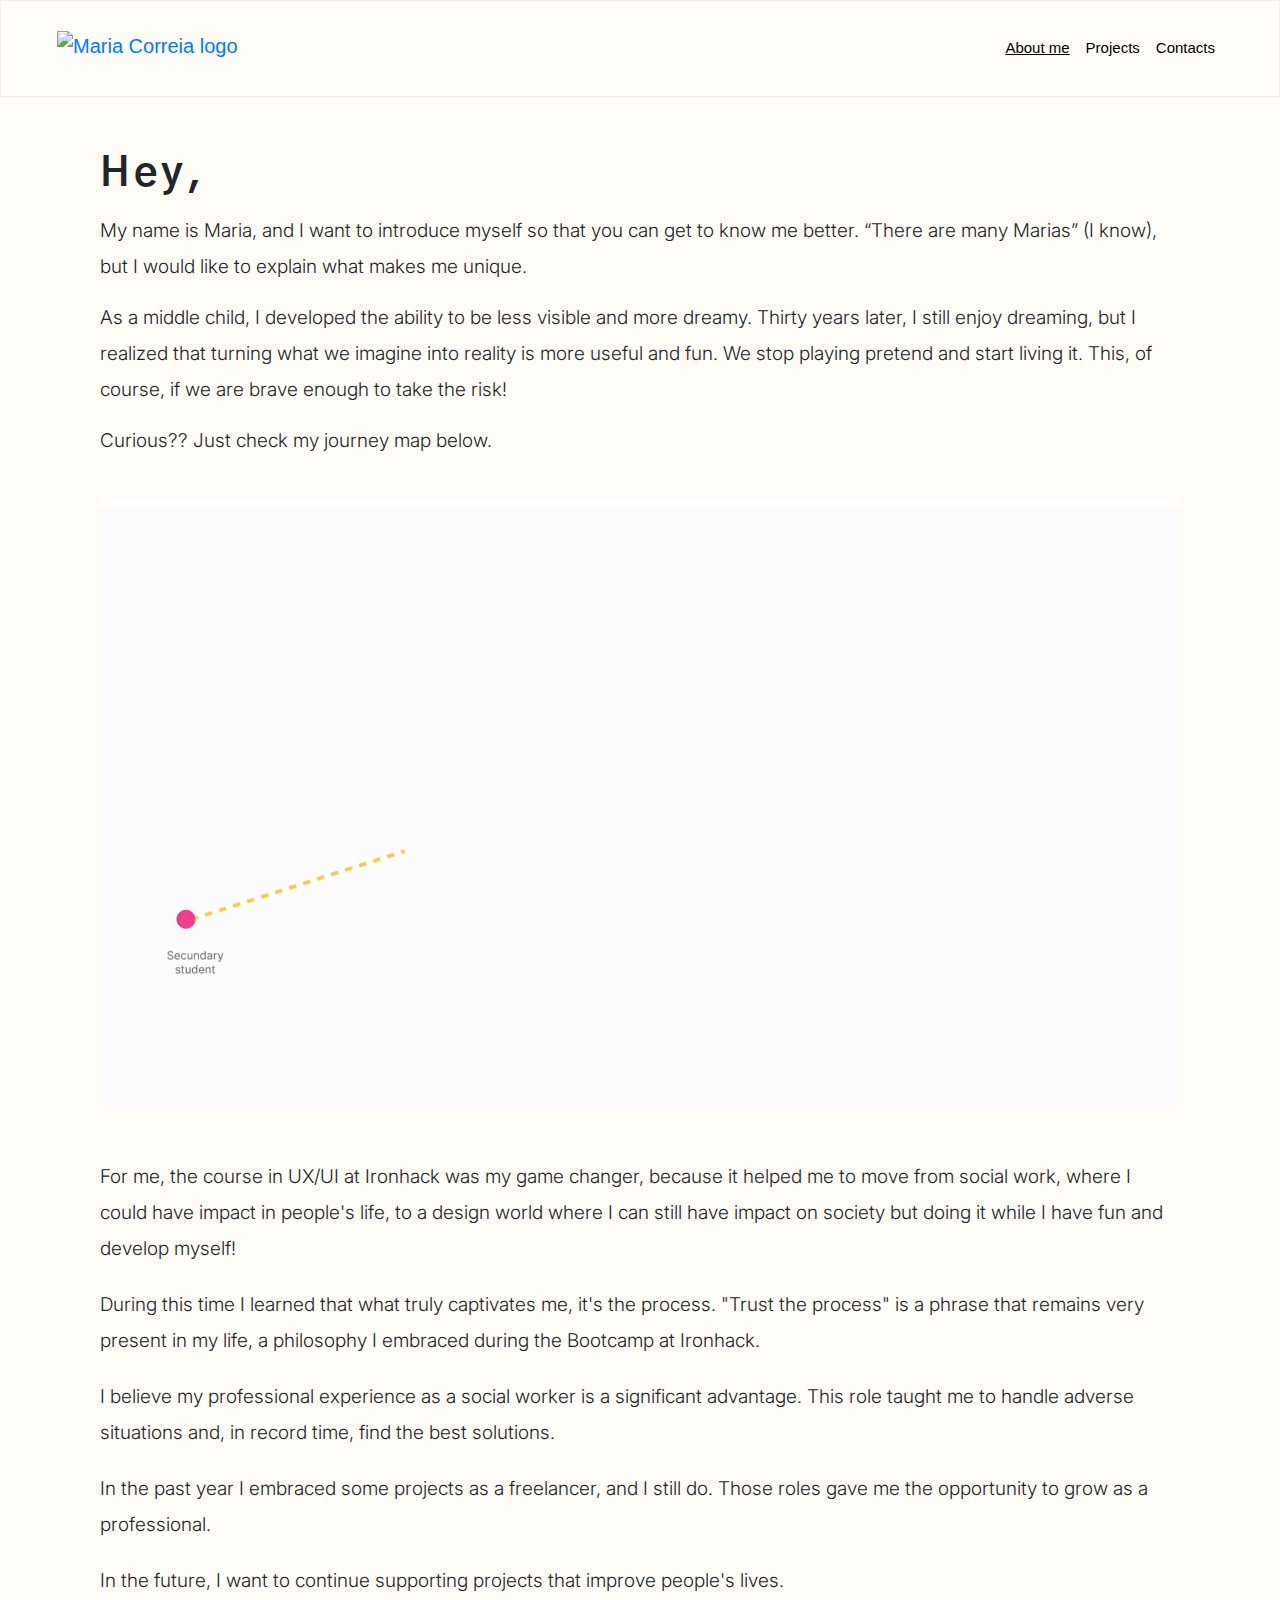
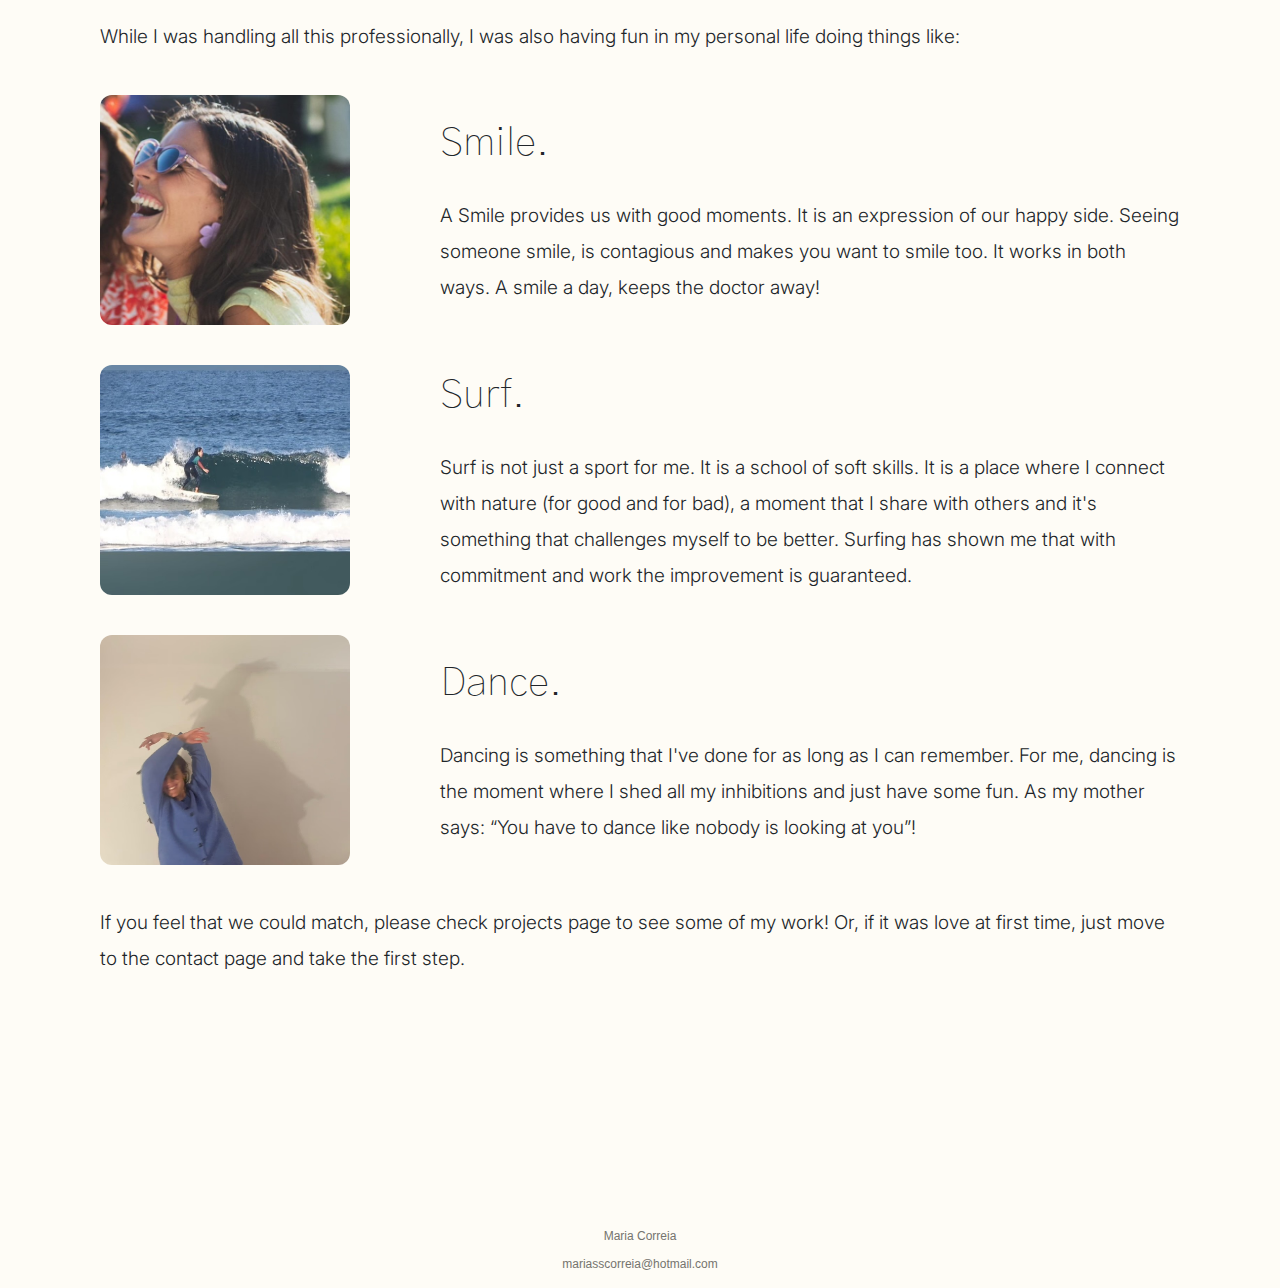
==== commit 90273dfc: "Back to previous files and incorporated hamburger navbar with 3 lines in all pages" ====
--- a/about-me.html
+++ b/about-me.html
@@ -64,7 +64,11 @@
           aria-expanded="false"
           aria-label="Toggle navigation"
         >
-          <span class="navbar-toggler-icon"></span>
+          <div class="navbar-toggler-icon">
+            <span></span>
+            <span></span>
+            <span></span>
+          </div>
         </button>
         <div class="collapse navbar-collapse" id="navbarNav">
           <ul class="navbar-nav ml-auto">
--- a/style.css
+++ b/style.css
@@ -520,26 +520,38 @@
 
   .navbar-toggler {
     border: none;
-  }
-  .navbar-toggler:focus {
+    padding: 10px;
+  }
+
+  .navbar-toggler:focus,
+  .navbar-toggler:active {
     outline: none;
-  }
+    box-shadow: none;
+  }
+
   .navbar-toggler-icon {
-    background: none;
-  }
+    display: flex;
+    flex-direction: column;
+    align-items: center;
+    justify-content: space-between;
+    width: 30px;
+    height: 24px;
+    background-image: none !important;
+  }
+
   .navbar-toggler-icon::before,
-  .navbar-toggler-icon::after,
+  .navbar-toggler-icon::after {
+    content: none !important;
+  }
+
   .navbar-toggler-icon span {
     content: "";
     display: block;
     width: 30px;
     height: 3px;
+    background-color: rgb(249, 197, 13);
+    transition: all 0.3s ease-in-out;
     margin: 5px auto;
-    background-color: rgb(249, 197, 13);
-  }
-
-  .navbar-toggler-icon span {
-    background-color: rgb(249, 197, 13);
   }
 
   .yellow {
@@ -661,26 +673,38 @@
 
   .navbar-toggler {
     border: none;
-  }
-  .navbar-toggler:focus {
+    padding: 10px;
+  }
+
+  .navbar-toggler:focus,
+  .navbar-toggler:active {
     outline: none;
-  }
+    box-shadow: none;
+  }
+
   .navbar-toggler-icon {
-    background: none;
-  }
+    display: flex;
+    flex-direction: column;
+    align-items: center;
+    justify-content: space-between;
+    width: 30px;
+    height: 24px;
+    background-image: none !important;
+  }
+
   .navbar-toggler-icon::before,
-  .navbar-toggler-icon::after,
+  .navbar-toggler-icon::after {
+    content: none !important;
+  }
+
   .navbar-toggler-icon span {
     content: "";
     display: block;
     width: 30px;
     height: 3px;
+    background-color: rgb(249, 197, 13);
+    transition: all 0.3s ease-in-out;
     margin: 5px auto;
-    background-color: rgb(249, 197, 13);
-  }
-
-  .navbar-toggler-icon span {
-    background-color: rgb(249, 197, 13);
   }
 
   .yellow {
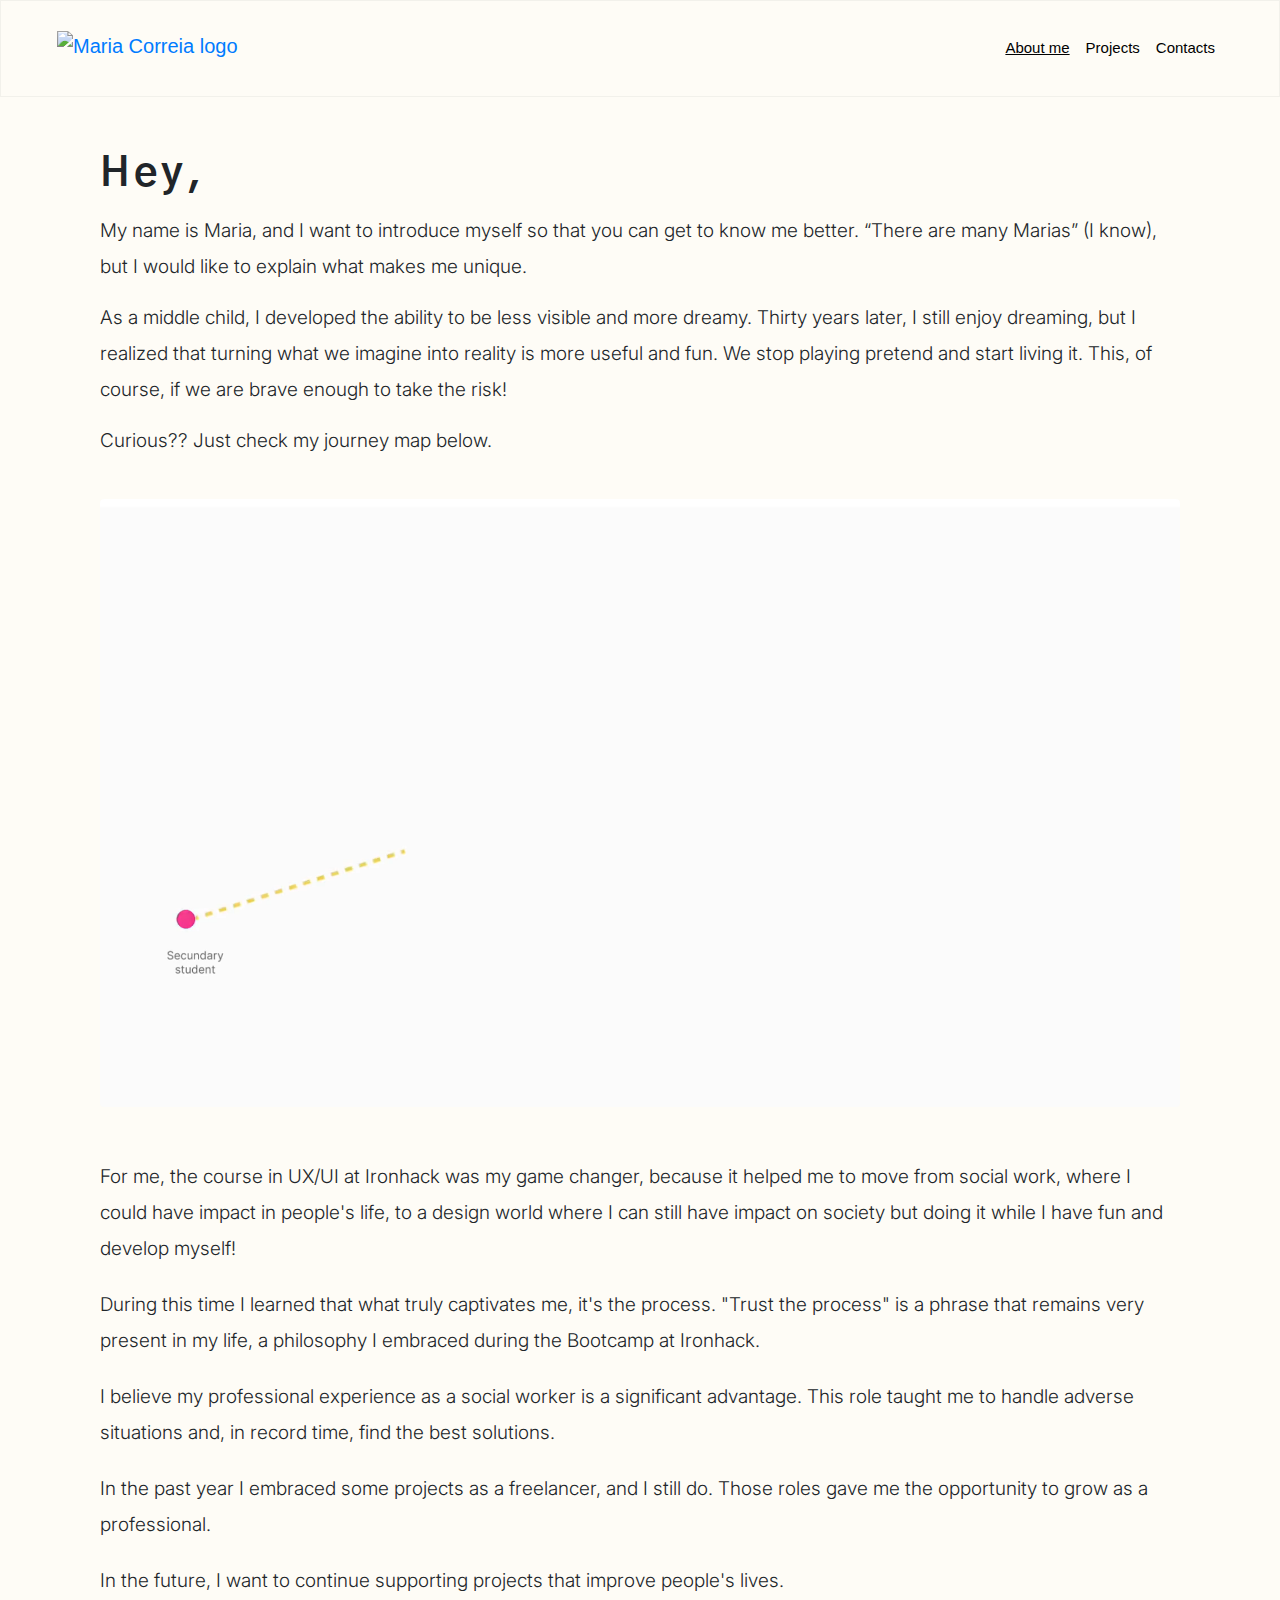
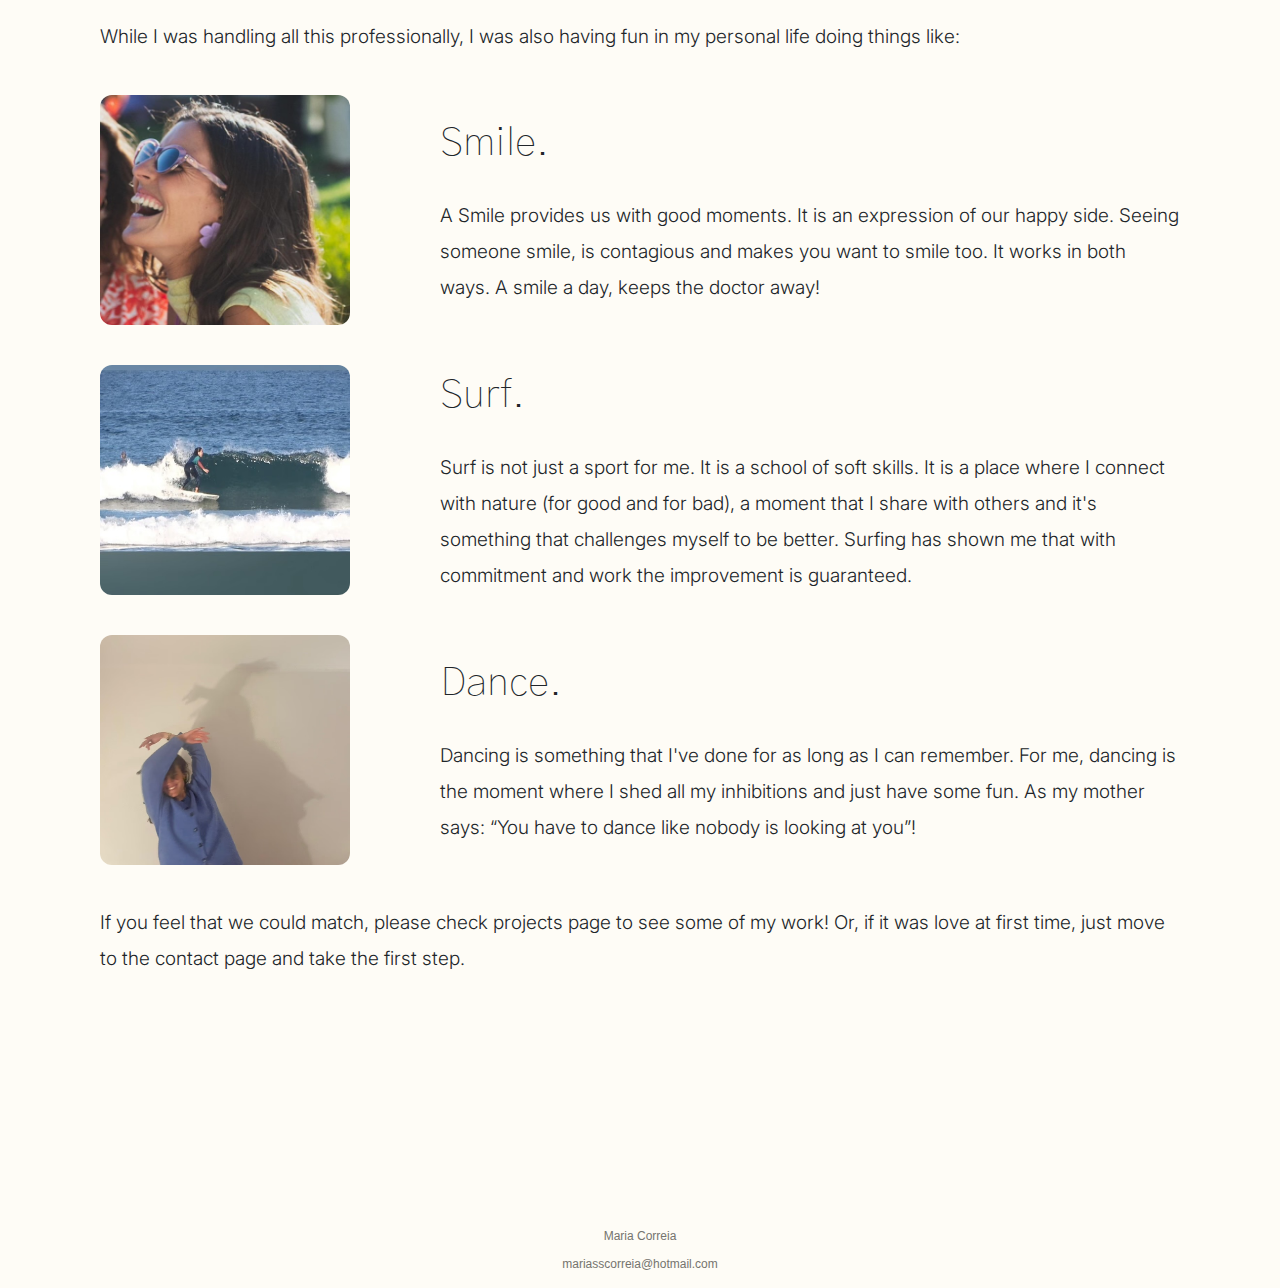
==== commit 1931f67d: "Turned titles more SEO friendly" ====
--- a/about-me.html
+++ b/about-me.html
@@ -6,7 +6,7 @@
     <meta name="format-detection" content="telephone=no" />
     <meta name="format-detection" content="email=no" />
     <link rel="stylesheet" href="./style.css" />
-    <title>About me</title>
+    <title>Maria S. Correia Portfolio | About me</title>
     <script
       async
       src="https://www.googletagmanager.com/gtag/js?id=G-XK204KVNG8"
--- a/style.css
+++ b/style.css
@@ -433,10 +433,22 @@
   margin: 55px 0 20px 0;
 }
 
-.material-symbols-outlined {
-  font-variation-settings: "FILL" 0, "wght" 400, "GRAD" 0, "opsz" 48;
+.fa-solid,
+.fa-phone {
   color: rgb(249, 197, 13);
-  font-size: 57px !important;
+  font-size: 45px !important;
+}
+
+.fa-brands,
+.fa-linkedin {
+  color: rgb(249, 197, 13);
+  font-size: 50px !important;
+}
+
+.fa-regular,
+.fa-envelope {
+  color: rgb(249, 197, 13);
+  font-size: 45px !important;
 }
 
 .contact-text {
@@ -861,8 +873,19 @@
     font-size: 50px;
   }
 
-  .material-symbols-outlined {
-    font-size: 47px !important;
+  .fa-solid,
+  .fa-phone {
+    font-size: 35px !important;
+  }
+
+  .fa-regular,
+  .fa-envelope {
+    font-size: 35px !important;
+  }
+
+  .fa-brands,
+  .fa-linkedin {
+    font-size: 40px !important;
   }
 
   .phone {
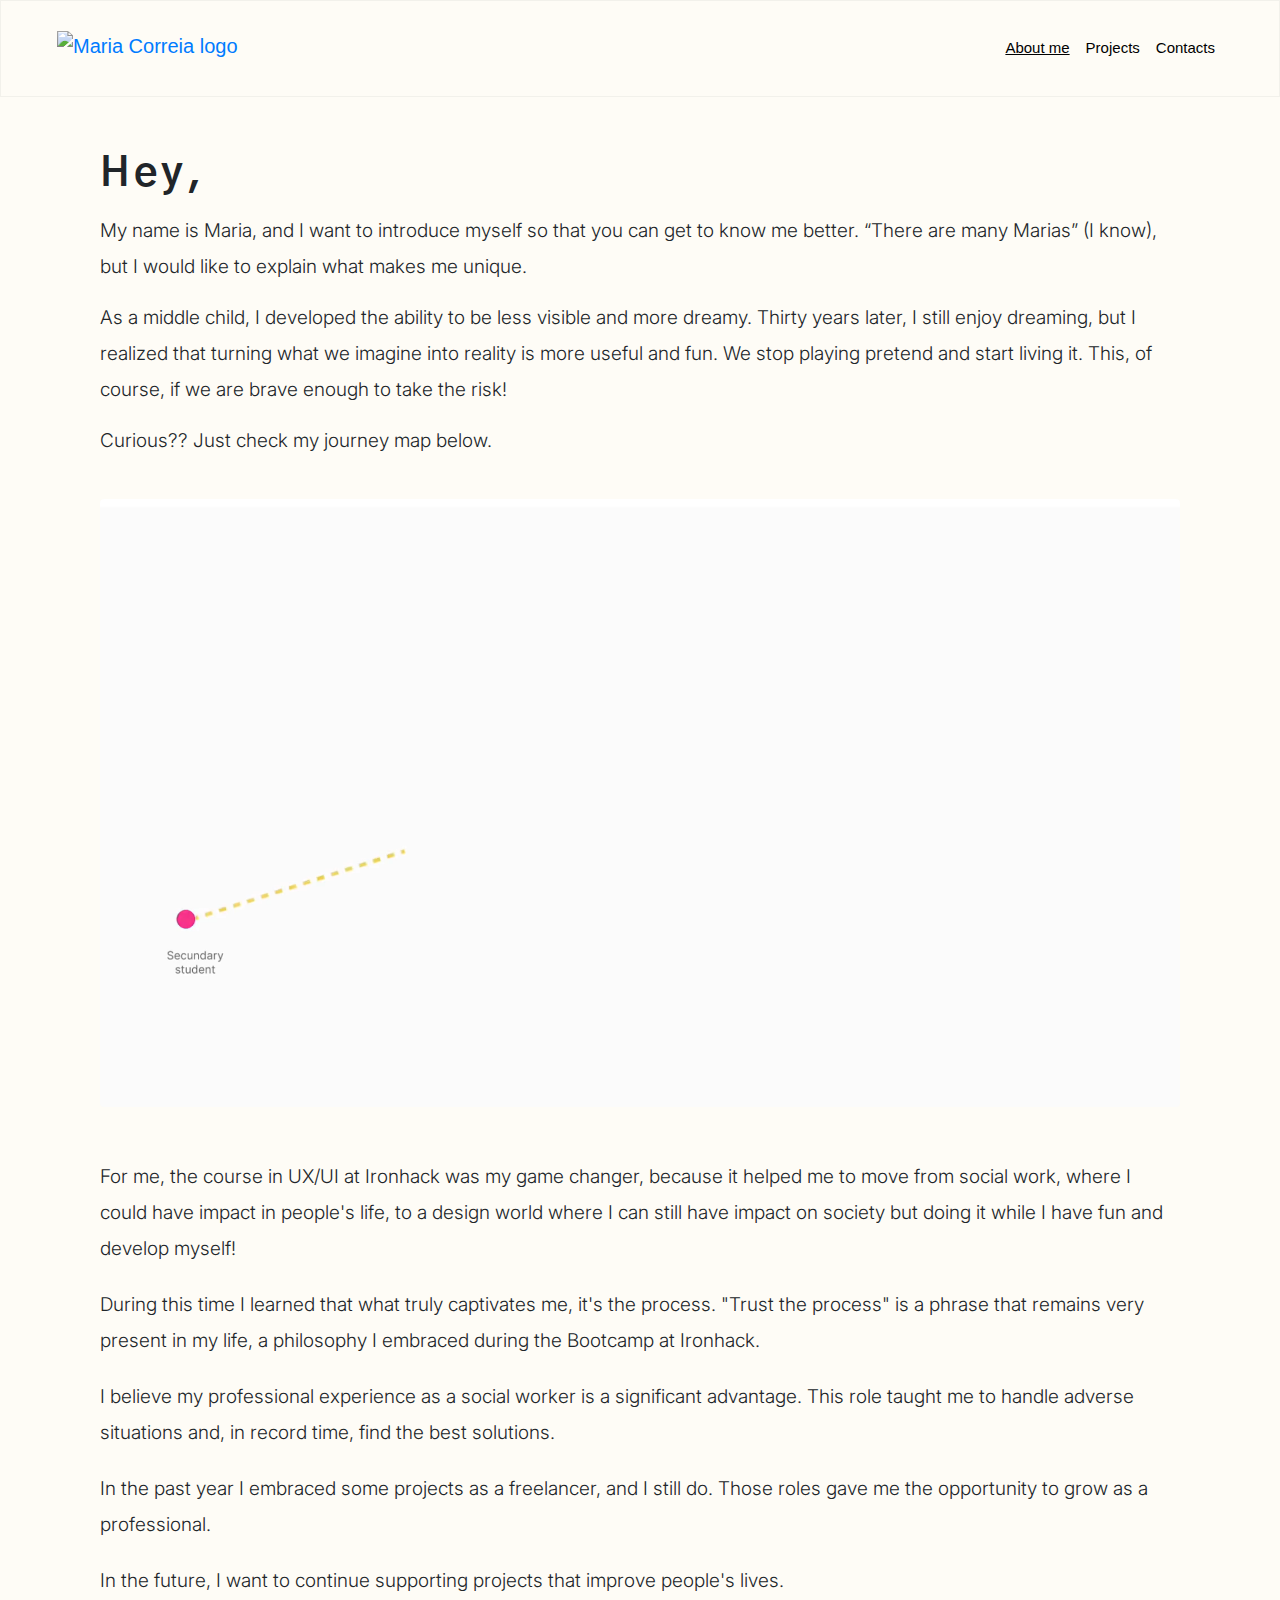
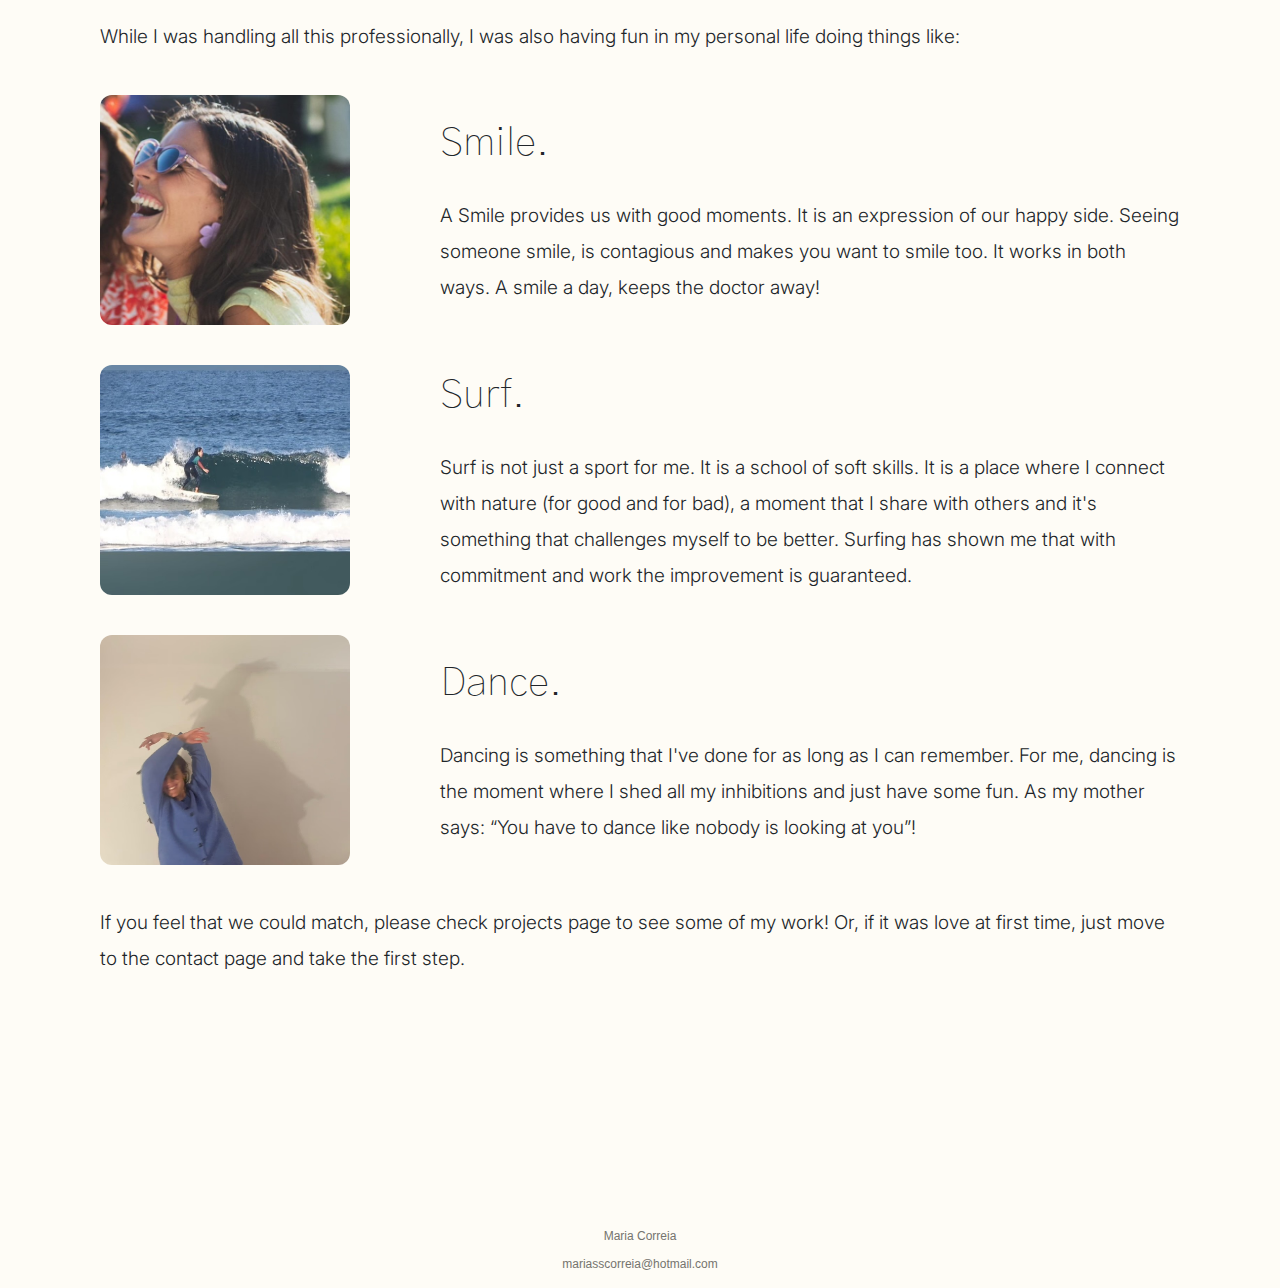
==== commit 2e0373ed: "Added meta description in all pages" ====
--- a/about-me.html
+++ b/about-me.html
@@ -5,6 +5,10 @@
     <meta name="viewport" content="width=device-width, initial-scale=1.0" />
     <meta name="format-detection" content="telephone=no" />
     <meta name="format-detection" content="email=no" />
+    <meta
+      name="description"
+      content="Learn more about Maria Correia, a passionate UI/UX designer, her journey, and what inspires her beyond design."
+    />
     <link rel="stylesheet" href="./style.css" />
     <title>Maria S. Correia Portfolio | About me</title>
     <script
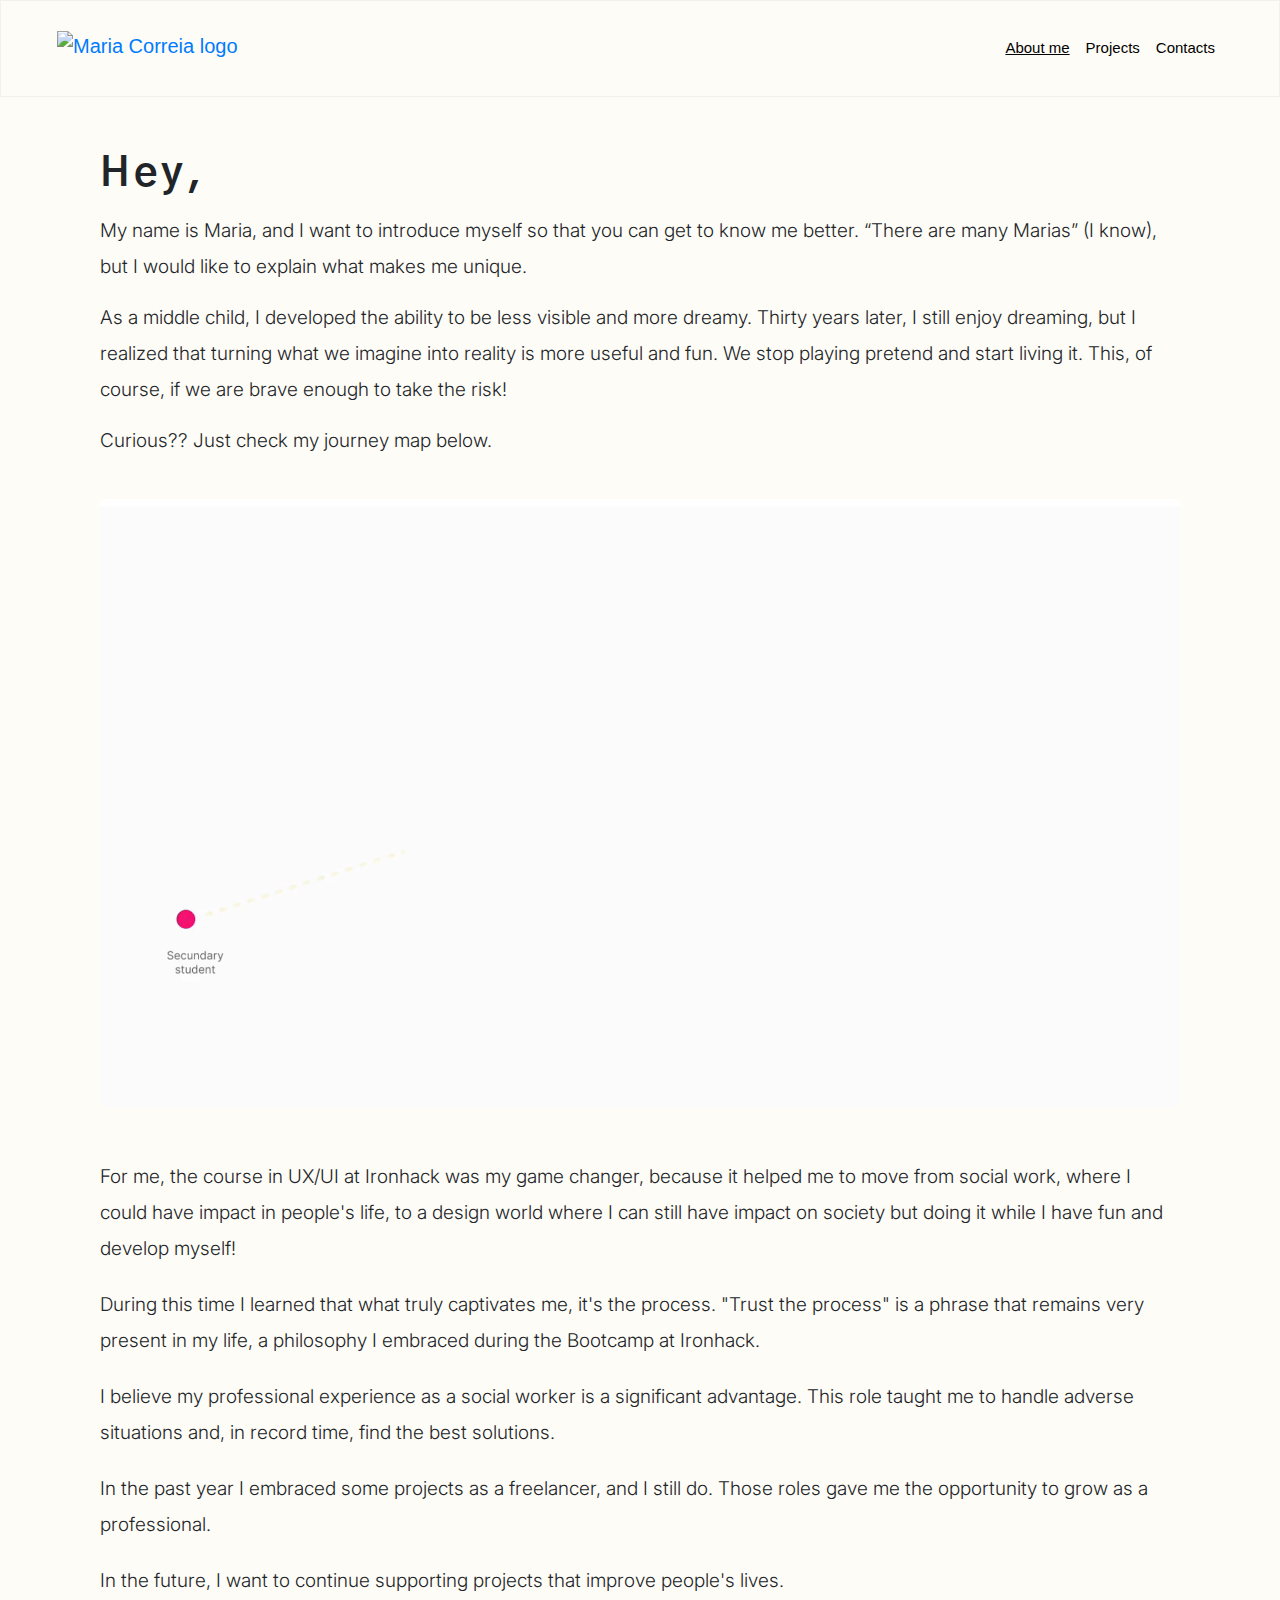
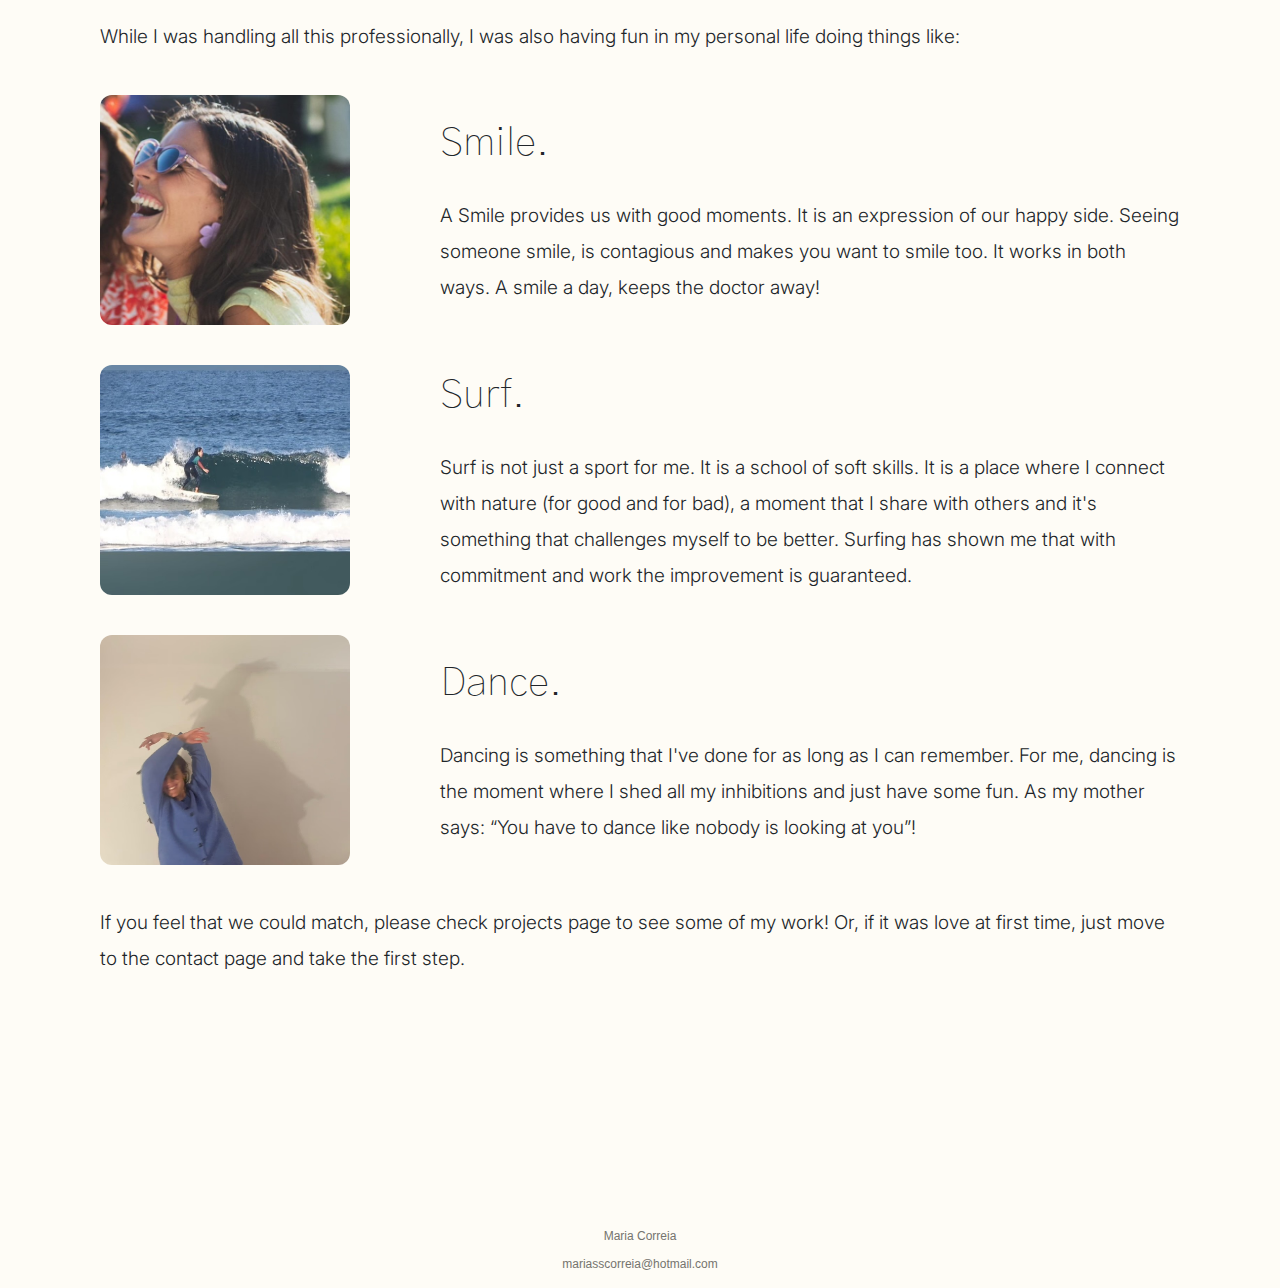
==== commit cfa647b9: "Added links titles in every page" ====
--- a/about-me.html
+++ b/about-me.html
@@ -53,7 +53,7 @@
   <body>
     <div class="header fixed-top">
       <nav class="navbar navbar-expand-md">
-        <a class="navbar-brand" href="index.html">
+        <a class="navbar-brand" href="index.html" title="Homepage">
           <img
             src="https://framerusercontent.com/images/QkV6yF8zyo57kjS7gwFcP9EjLc.png?scale-down-to=512"
             alt="Maria Correia logo"
@@ -77,7 +77,10 @@
         <div class="collapse navbar-collapse" id="navbarNav">
           <ul class="navbar-nav ml-auto">
             <li class="nav-item active">
-              <a class="nav-link header-topic d-md-none" href="index.html"
+              <a
+                class="nav-link header-topic d-md-none"
+                href="index.html"
+                title="Homepage"
                 >Homepage</a
               >
             </li>
@@ -86,14 +89,25 @@
               <a
                 class="nav-link header-topic underline yellow"
                 href="about-me.html"
+                title="About me page"
                 >About me <span class="sr-only">(current)</span></a
               >
             </li>
             <li class="nav-item">
-              <a class="nav-link header-topic" href="projects.html">Projects</a>
+              <a
+                class="nav-link header-topic"
+                href="projects.html"
+                title="Projects page"
+                >Projects</a
+              >
             </li>
             <li class="nav-item">
-              <a class="nav-link header-topic" href="contacts.html">Contacts</a>
+              <a
+                class="nav-link header-topic"
+                href="contacts.html"
+                title="Contacts page"
+                >Contacts</a
+              >
             </li>
           </ul>
         </div>
--- a/style.css
+++ b/style.css
@@ -156,6 +156,10 @@
   letter-spacing: 0.1em;
   font-family: "Gothic A1", sans-serif;
   padding-bottom: 30px;
+}
+
+h2 {
+  font-size: 40px !important;
 }
 
 .projects {
@@ -635,7 +639,7 @@
   }
 
   .project-head {
-    font-size: 35px;
+    font-size: 35px !important;
   }
 
   .graphics img {
@@ -823,7 +827,7 @@
   }
 
   .project-head {
-    font-size: 35px;
+    font-size: 35px !important;
   }
 
   .graphics img {
